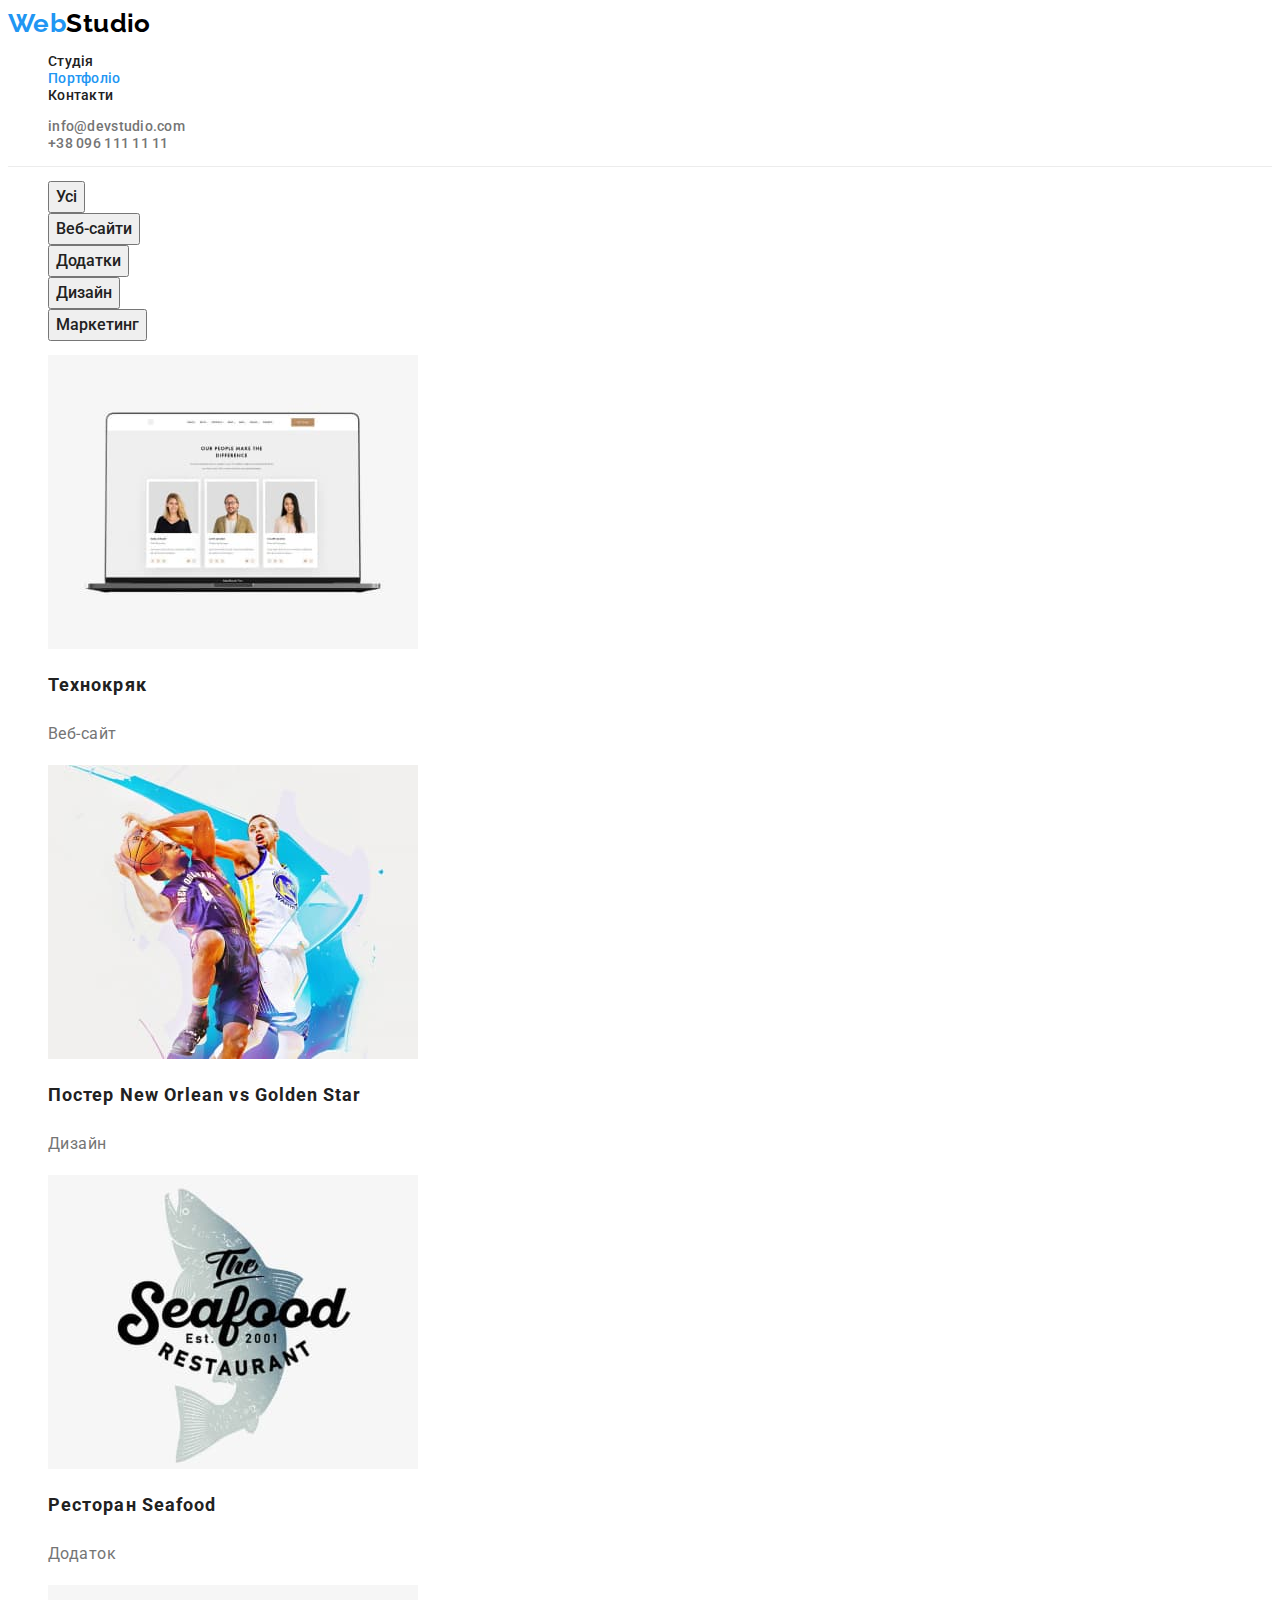
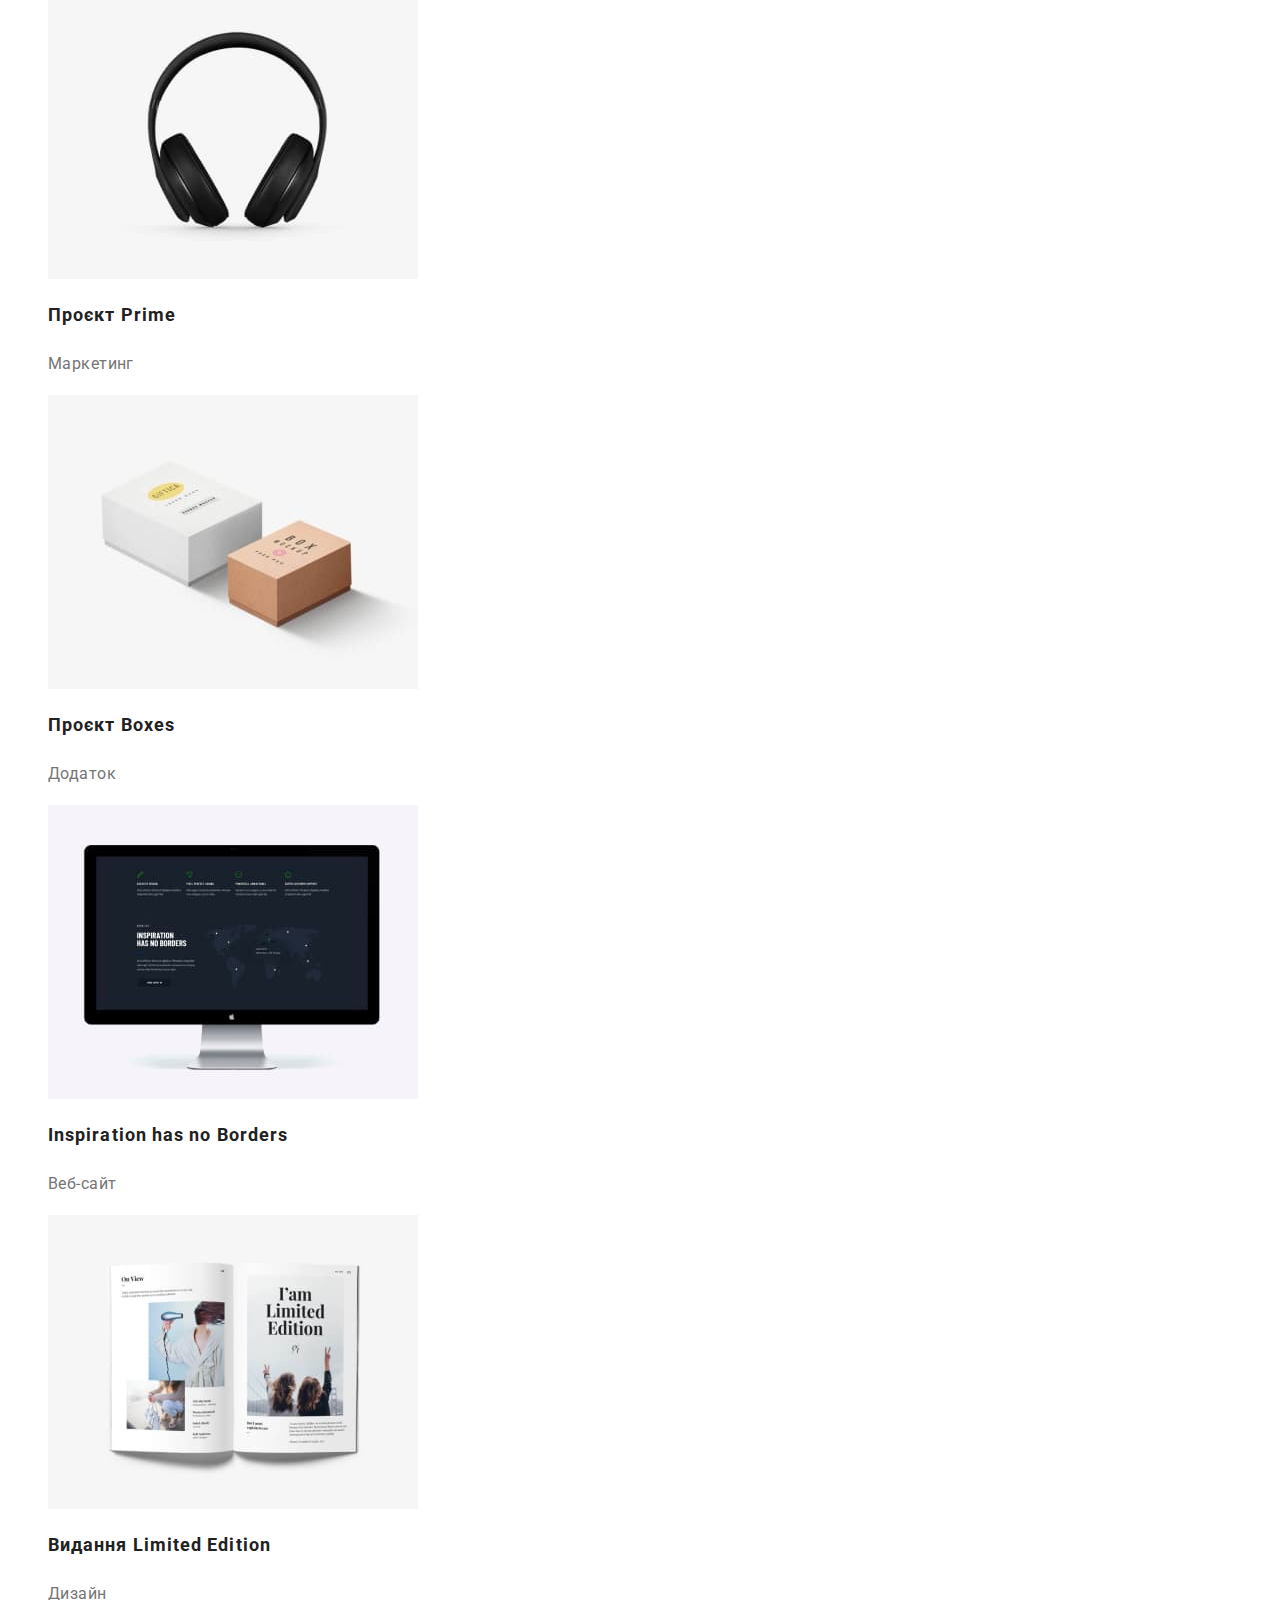
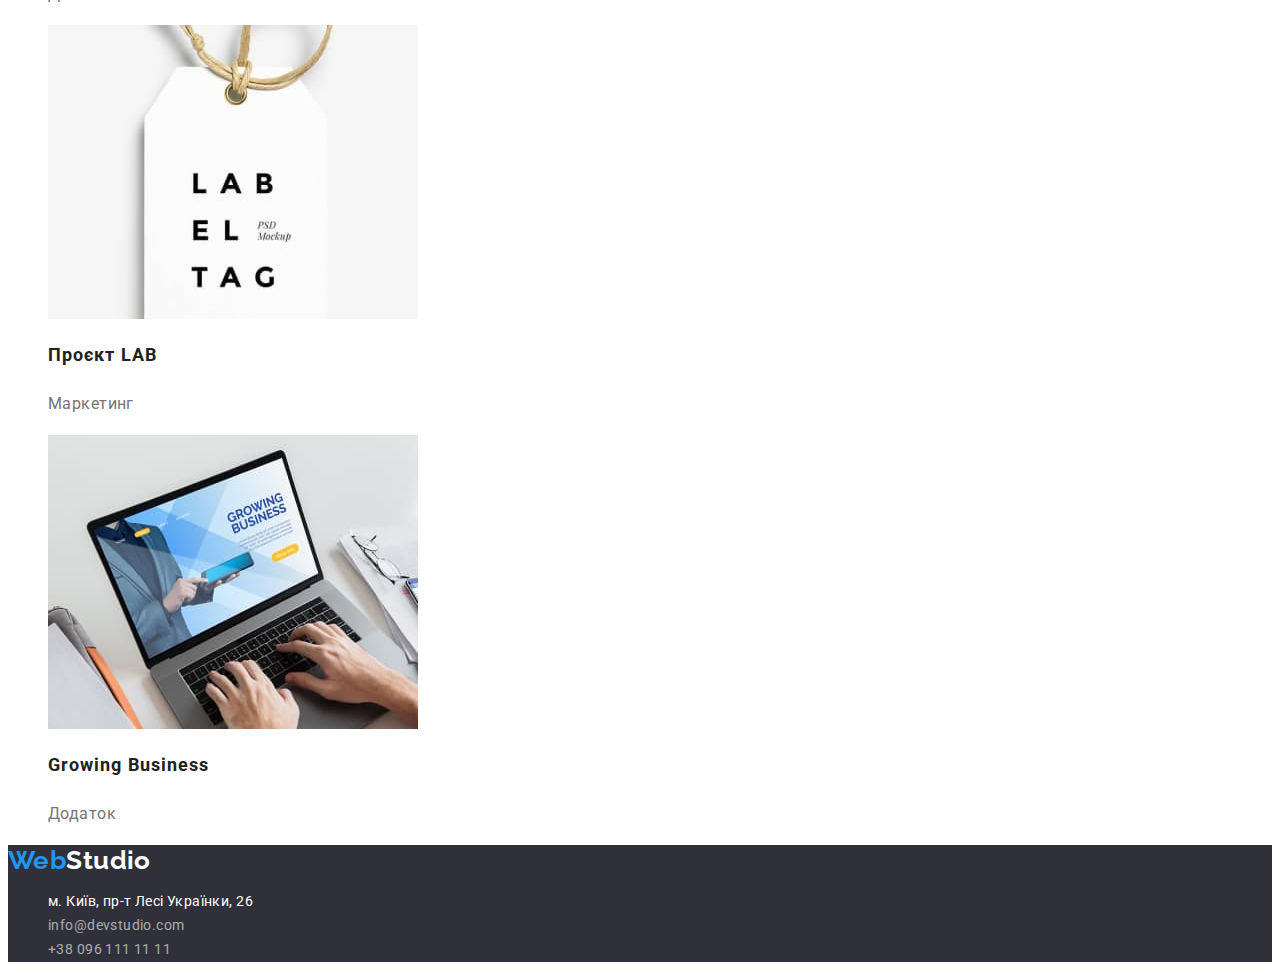
==== portfolio.html @ e332b8d0 "підключає нормолайз" ====
<!DOCTYPE html>
<html lang="uk">
  <head>
    <meta charset="UTF-8" />
    <meta http-equiv="X-UA-Compatible" content="IE=edge" />
    <meta name="viewport" content="width=device-width, initial-scale=1.0" />
    <title>Портфоліо</title>
    <link rel="preconnect" href="https://fonts.googleapis.com" />
    <link rel="preconnect" href="https://fonts.gstatic.com" crossorigin />
    <link
      href="https://fonts.googleapis.com/css2?family=Raleway:ital,wght@0,700;1,700&family=Roboto:wght@400;500;700;900&display=swap"
      rel="stylesheet"
    />
    <link
      rel="stylesheet"
      href="https://cdnjs.cloudflare.com/ajax/libs/modern-normalize/1.1.0/modern-normalize.min.css"
      integrity="sha512-wpPYUAdjBVSE4KJnH1VR1HeZfpl1ub8YT/NKx4PuQ5NmX2tKuGu6U/JRp5y+Y8XG2tV+wKQpNHVUX03MfMFn9Q=="
      crossorigin="anonymous"
      referrerpolicy="no-referrer"
    />
    <link rel="stylesheet" href="./css/styles.css" />
  </head>
  <body>
    <!-- HEADER -->
    <header class="headline">
      <div class="">
        <nav class="nav">
          <a class="logo" href="./index.html"
            ><span class="logo-web">Web</span>Studio</a
          >
          <ul class="nav-head">
            <li><a class="nav-stud" href="./index.html">Студія</a></li>
            <li>
              <a class="nav-portf current" href="./portfolio.html">Портфоліо</a>
            </li>
            <li><a class="nav-cont" href="">Контакти</a></li>
          </ul>
        </nav>
        <ul class="contacts-head">
          <li>
            <a class="contacts-mailto" href="mailto:info@devstudio.com"
              >info@devstudio.com</a
            >
          </li>
          <li>
            <a class="contacts-tel" href="tel:+380961111111"
              >+38 096 111 11 11</a
            >
          </li>
        </ul>
      </div>
    </header>
    <!-- MAIN -->
    <main class="">
      <section>
        <h1 class="visually-hidden">Наші проекти</h1>
        <ul class="">
          <li>
            <button class="btn-projects" type="button">Усі</button>
          </li>
          <li>
            <button class="btn-projects" type="button">Веб-сайти</button>
          </li>
          <li>
            <button class="btn-projects" type="button">Додатки</button>
          </li>
          <li>
            <button class="btn-projects" type="button">Дизайн</button>
          </li>
          <li>
            <button class="btn-projects" type="button">Маркетинг</button>
          </li>
        </ul>
        <ul>
          <li>
            <img src="./images/tehno.jpg" alt="" width="370" height="294" />
            <div>
              <h2 class="projects-head">Технокряк</h2>
              <p class="projects-text">Веб-сайт</p>
            </div>
          </li>
          <li>
            <img src="./images/orlean.jpg" alt="" width="370" height="294" />
            <div>
              <h2 class="projects-head">Постер New Orlean vs Golden Star</h2>
              <p class="projects-text">Дизайн</p>
            </div>
          </li>
          <li>
            <img src="./images/seafood.jpg" alt="" width="370" height="294" />
            <div>
              <h2 class="projects-head">Ресторан Seafood</h2>
              <p class="projects-text">Додаток</p>
            </div>
          </li>
          <li>
            <img src="./images/prime.jpg" alt="" width="370" height="294" />
            <div>
              <h2 class="projects-head">Проєкт Prime</h2>
              <p class="projects-text">Маркетинг</p>
            </div>
          </li>
          <li>
            <img src="./images/boxes.jpg" alt="" width="370" height="294" />
            <div>
              <h2 class="projects-head">Проєкт Boxes</h2>
              <p class="projects-text">Додаток</p>
            </div>
          </li>
          <li>
            <img src="./images/borders.jpg" alt="" width="370" height="294" />
            <div>
              <h2 class="projects-head">Inspiration has no Borders</h2>
              <p class="projects-text">Веб-сайт</p>
            </div>
          </li>
          <li>
            <img src="./images/limited.jpg" alt="" width="370" height="294" />
            <div>
              <h2 class="projects-head">Видання Limited Edition</h2>
              <p class="projects-text">Дизайн</p>
            </div>
          </li>
          <li>
            <img src="./images/lab.jpg" alt="" width="370" height="294" />
            <div>
              <h2 class="projects-head">Проєкт LAB</h2>
              <p class="projects-text">Маркетинг</p>
            </div>
          </li>
          <li>
            <img src="./images/growing.jpg" alt="" width="370" height="294" />
            <div>
              <h2 class="projects-head">Growing Business</h2>
              <p class="projects-text">Додаток</p>
            </div>
          </li>
        </ul>
      </section>
    </main>
    <!-- FOOTER  -->
    <footer class="">
      <a class="logo-footer" href="./index.html"
        ><span class="logo-web">Web</span>Studio</a
      >
      <address>
        <ul class="adres">
          <li class="adres-geo">м. Київ, пр-т Лесі Українки, 26</li>
          <li>
            <a class="adres-mailto" href="mailto:info@devstudio.com"
              >info@devstudio.com</a
            >
          </li>
          <li>
            <a class="adres-tel" href="tel:+380961111111">+38 096 111 11 11</a>
          </li>
        </ul>
      </address>
    </footer>
  </body>
</html>
---- css/styles.css ----
/* ПАЛІТРА */
/* колір основного тексту: #212121  */
/* колір додаткового тексту: #757575 */
/* колір герої, футер(адреса+лого текст): #FFFFFF */
/* колір лого веб, ховер+фокус: #2196F3 */
/* колір лого текст хедер: #000000 */
/* інші кольори: white; #ECECEC; rgba(0, 0, 0, 0.15);
   #188CE8; #F5F4FA; rgba(0, 0, 0, 0.12); rgba(0, 0, 0, 0.14);
   rgba(0, 0, 0, 0.2); #2F303A; rgba(255, 255, 255, 0.6); rgba(0, 0, 0, 0.1);
   #EEEEEE; rgba(0, 0, 0, 0.08);*/

:root {
  --text-color: #212121;
  --additional-text: #757575;
  --hero-footer: #ffffff;
  --web-hover-fokus: #2196f3;
  --color-logo-hed: #000000;
  --body-background-color: white;
  --headline-border-bottom: #ececec;
  --hero-footer-background: #2f303a;
  --caption-btn-box-sadow: rgba(0, 0, 0, 0.15);
  --caption-btn-h-f: #188ce8;
  --team-background: #f5f4fa;
  --team-bth-p-box-shadow: rgba(0, 0, 0, 0.12);
  --team-box-shadow-two: rgba(0, 0, 0, 0.14);
  --team-box-shadow-three: rgba(0, 0, 0, 0.2);
  --adres-m-t-color: rgba(255, 255, 255, 0.6);
  --btn-p-box-shadow-one: rgba(0, 0, 0, 0.1);
  --btn-p-box-shadow-two: rgba(0, 0, 0, 0.08);
  --container-project-border: #eeeeee;
  /* не використано #EEEEEE; */
}
/* HIDDEN */
.visually-hidden {
  position: absolute;
  white-space: nowrap;
  width: 1px;
  height: 1px;
  overflow: hidden;
  border: 0;
  padding: 0;
  clip: rect(0 0 0 0);
  clip-path: inset(50%);
  margin: -1px;
}
/* INDEX */
body {
  font-family: "Roboto", "Raleway", sans-serif;
  color: var(--text-color);
  background-color: var(--body-background-color);
  font-size: 14px;
  letter-spacing: 0.03em;
}
a {
  text-decoration: none;
}
ul {
  list-style-type: none;
}
address {
  font-style: normal;
}
/* HEADER */
.logo {
  font-family: "Raleway";
  font-weight: 700;
  font-size: 26px;
  line-height: 1.19;
  color: var(--color-logo-hed);
}
.logo-web {
  font-family: "Raleway";
  font-weight: 700;
  font-size: 26px;
  line-height: 1.19px;
  color: var(--web-hover-fokus);
}
.nav-stud,
.nav-portf,
.nav-cont {
  font-weight: 500;
  line-height: 1.14;
  letter-spacing: 0.02em;
  color: var(--text-color);
}
.nav-stud:hover,
.nav-stud:focus {
  color: var(--web-hover-fokus);
}
.nav-portf:hover,
.nav-portf:focus {
  color: var(--web-hover-fokus);
}
.nav-cont:hover,
.nav-cont:focus {
  color: var(--web-hover-fokus);
}
.nav-head .current {
  color: var(--web-hover-fokus);
}
.contacts-mailto {
  font-weight: 500;
  line-height: 1.14;
  letter-spacing: 0.02em;
  color: var(--additional-text);
}
.contacts-mailto:hover,
.contacts-mailto:focus {
  color: var(--web-hover-fokus);
}
.contacts-tel {
  font-weight: 500;
  line-height: 1.14;
  letter-spacing: 0.02em;
  color: var(--additional-text);
}
.contacts-tel:hover,
.contacts-tel:focus {
  color: var(--web-hover-fokus);
}
.headline {
  border-bottom: 1px solid var(--headline-border-bottom);
}
/* MAIN */
/* HERO */
.hero {
  background: var(--hero-footer-background);
  text-align: center;
}
.title-hero {
  font-weight: 900;
  font-size: 44px;
  line-height: 1.36;
  letter-spacing: 0.06em;
  text-transform: uppercase;
  color: var(--hero-footer);
}
.caption-btn {
  font-family: "Roboto";
  font-weight: 700;
  font-size: 16px;
  line-height: 1.88;
  letter-spacing: 0.06em;
  color: var(--hero-footer);
  background: var(--web-hover-fokus);
  box-shadow: 0px 4px 4px var(--caption-btn-box-sadow);
  border-radius: 4px;
  cursor: pointer;
}
.caption-btn:hover,
.caption-btn:focus {
  background: var(--caption-btn-h-f);
}
/* OFFER */
.offer-title {
  font-weight: 700;
  font-size: 16px;
  line-height: 1.14;
  text-transform: uppercase;
  color: var(--text-color);
}
.offer-p {
  line-height: 1.71;
  color: var(--additional-text);
}
/* JOB */
.job {
  font-weight: 700;
  font-size: 36px;
  line-height: 1.17;
  text-align: center;
  color: var(--text-color);
}
/* TEAM */
.team {
  background: var(--team-background);
}
.team-box {
  background: var(--hero-footer);
  box-shadow: 0px 1px 3px var(--team-bth-p-box-shadow),
    0px 1px 1px var(--team-box-shadow-two),
    0px 2px 1px var(--team-box-shadow-three);
  border-radius: 0px 0px 4px 4px;
}
.team-title {
  font-weight: 700;
  font-size: 36px;
  line-height: 1.17;
  text-align: center;
  color: var(--text-color);
}
.team-cap {
  font-weight: 500;
  font-size: 16px;
  line-height: 1.36;
  text-align: center;
  color: var(--text-color);
}
.team-text {
  font-size: 16px;
  line-height: 1.36;
  text-align: center;
  color: var(--additional-text);
}
/* FOOTER */
footer {
  background: var(--hero-footer-background);
}
.logo-footer {
  font-family: "Raleway";
  font-weight: 700;
  font-size: 26px;
  line-height: 1.19;
  color: var(--hero-footer);
}
.adres-geo {
  line-height: 1.71;
  color: var(--hero-footer);
}
.adres-geo:hover,
.adres-geo:focus {
  color: var(--web-hover-fokus);
}
.adres-mailto {
  line-height: 1.71;
  color: var(--adres-m-t-color);
}
.adres-mailto:hover,
.adres-mailto:focus {
  color: var(--web-hover-fokus);
}
.adres-tel {
  line-height: 1.71;
  color: var(--adres-m-t-color);
}
.adres-tel:hover,
.adres-tel:focus {
  color: var(--web-hover-fokus);
}
/* PORTFOLIO */
/* PROJECTS */
.btn-projects {
  font-family: "Roboto";
  font-weight: 500;
  font-size: 16px;
  line-height: 1.63;
  text-align: center;
  color: var(--text-color);
  cursor: pointer;
}
.btn-projects:hover,
.btn-projects:focus {
  background: var(--web-hover-fokus);
  box-shadow: 0px 3px 1px var(--btn-p-box-shadow-one),
    0px 1px 2px var(--btn-p-box-shadow-two),
    0px 2px 2px var(--team-bth-p-box-shadow);
  border-radius: 4px;
  color: var(--hero-footer);
}
.projects-head {
  font-weight: 700;
  font-size: 18px;
  line-height: 2;
  letter-spacing: 0.06em;
  color: var(--text-color);
}
.projects-text {
  font-size: 16px;
  line-height: 1.88;
  color: var(--additional-text);
}
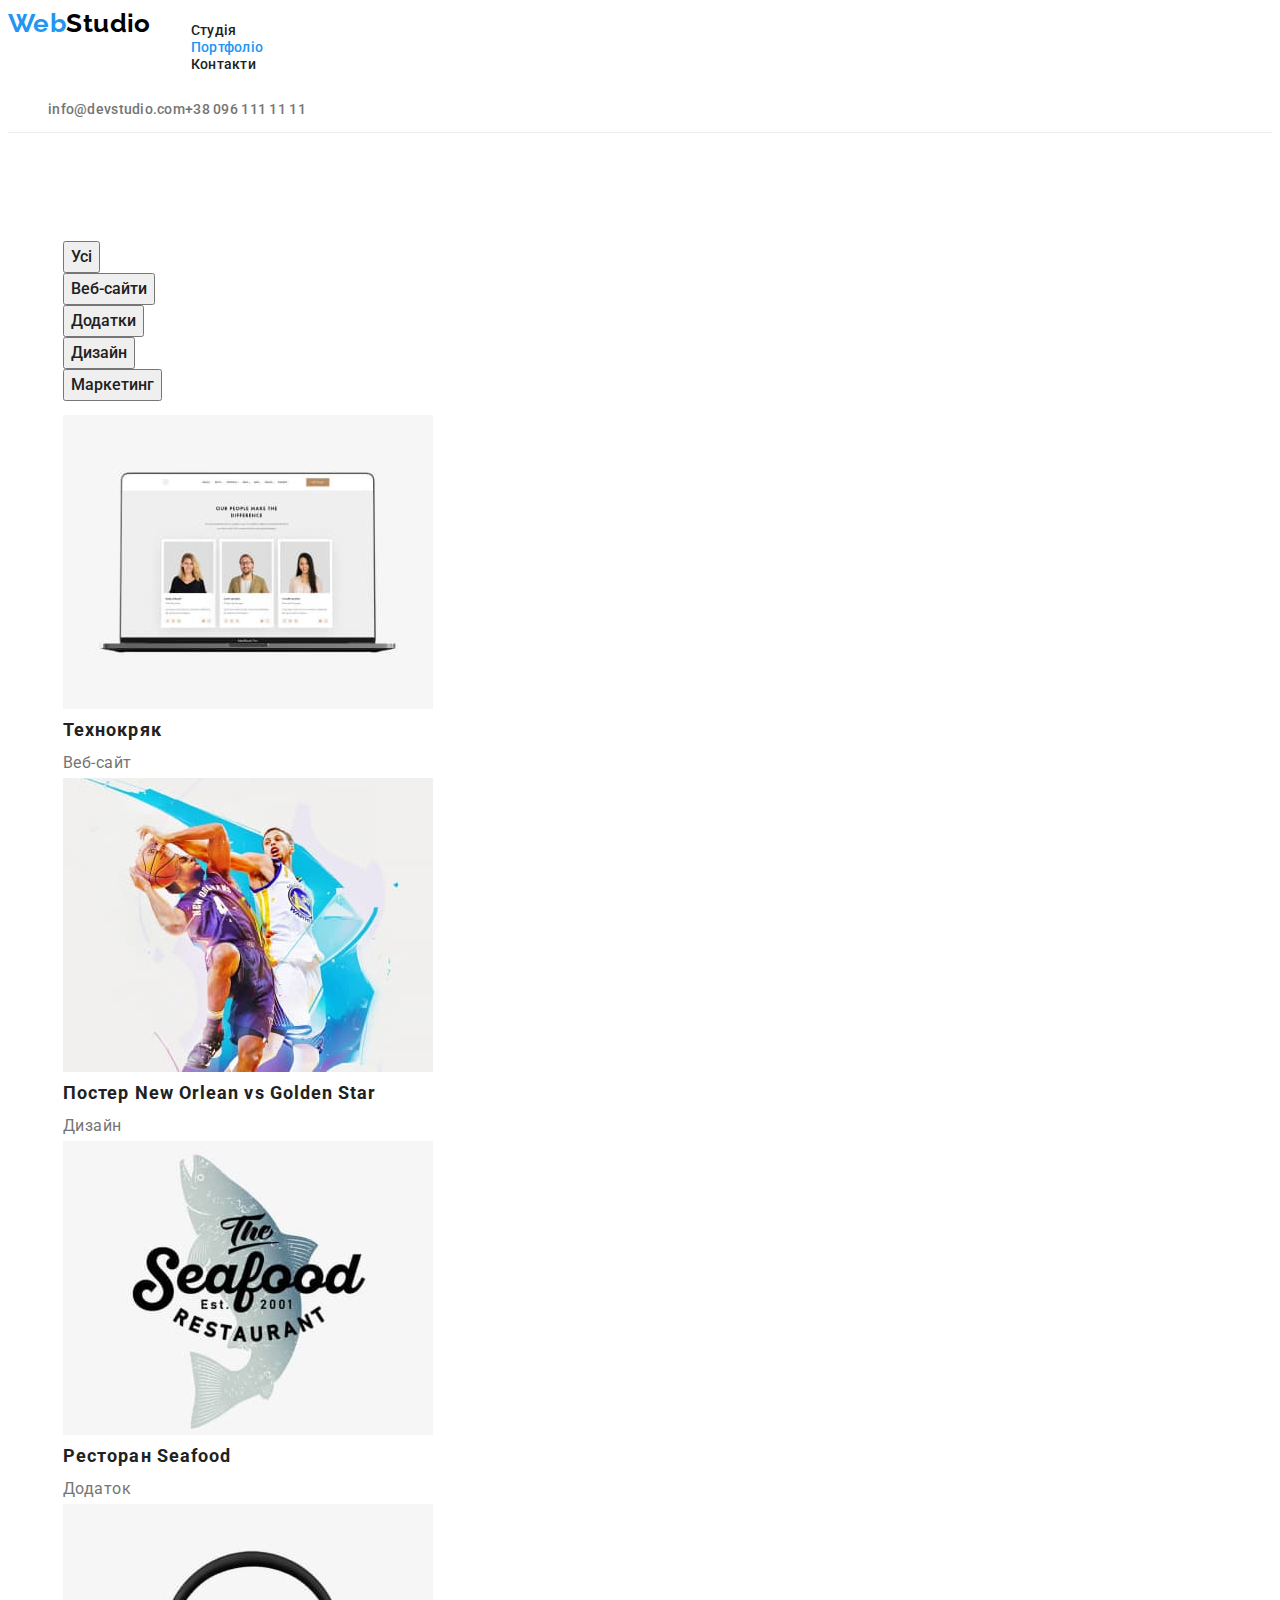
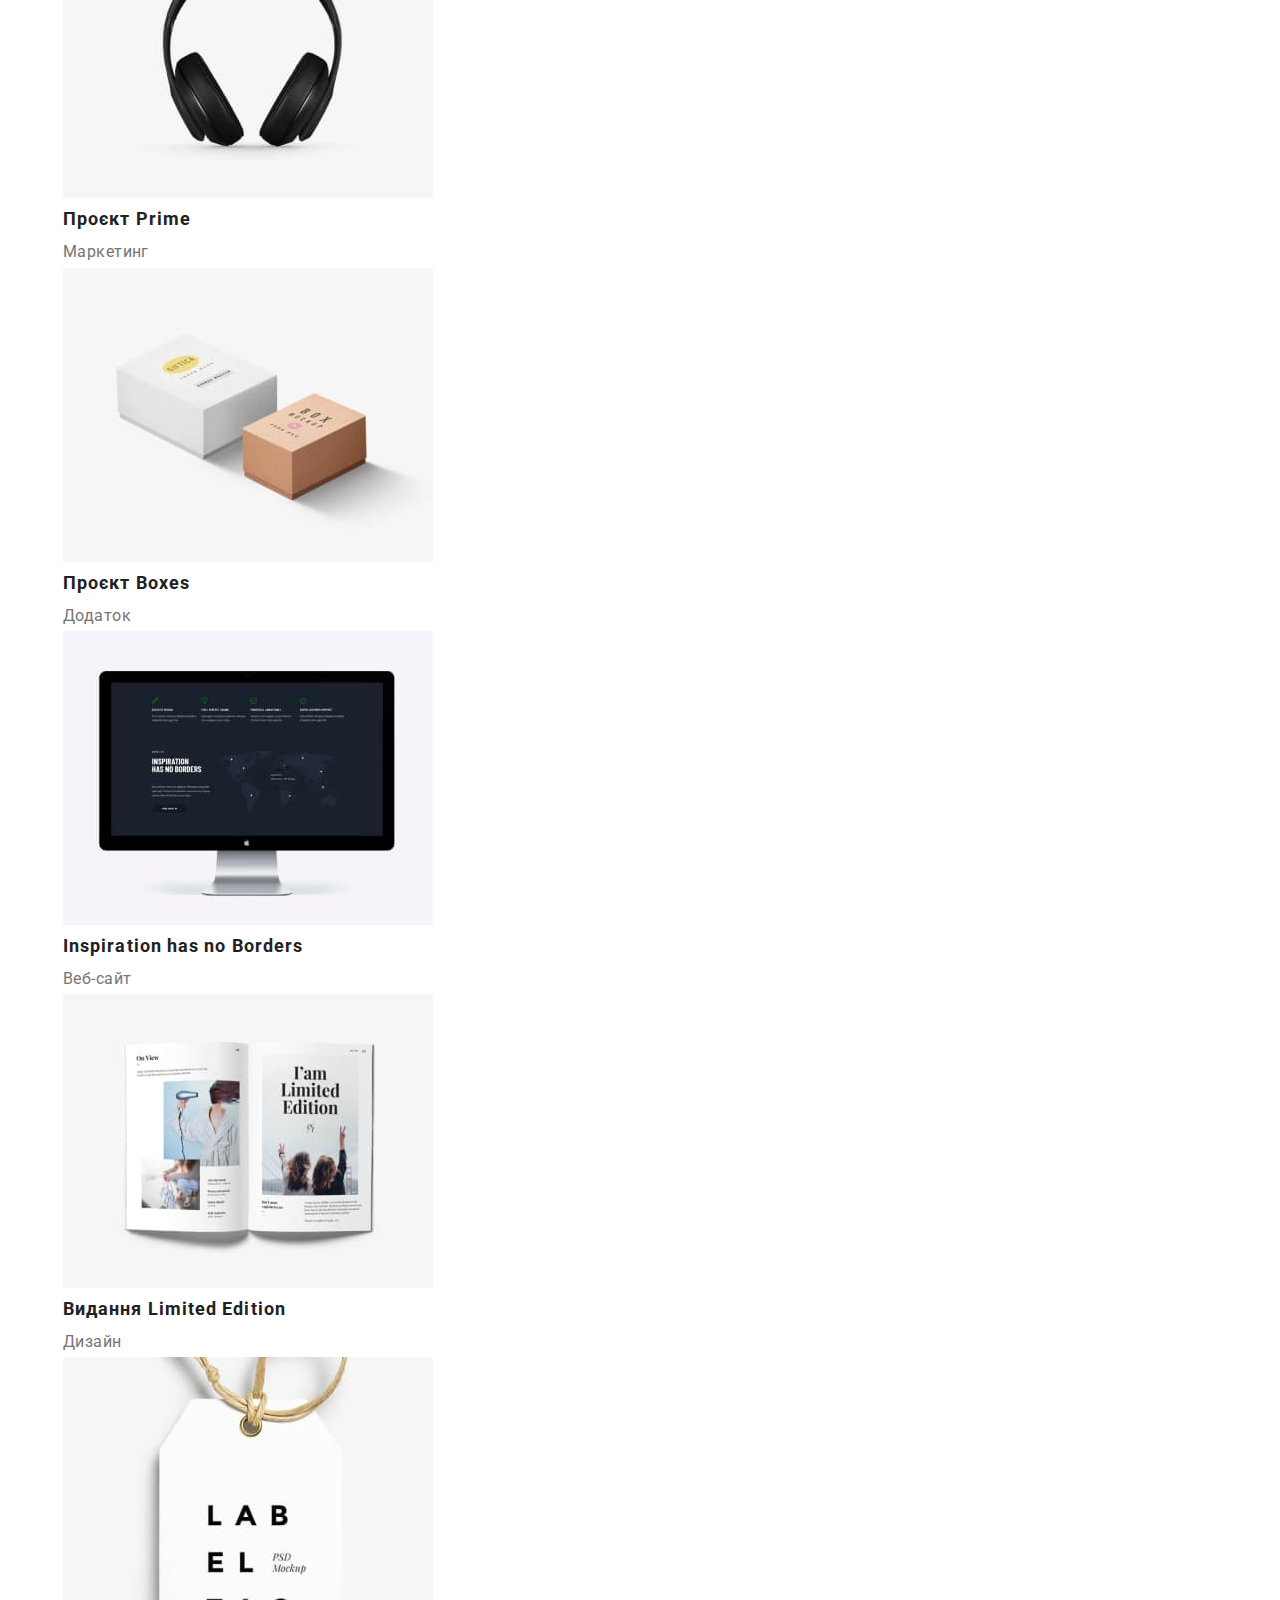
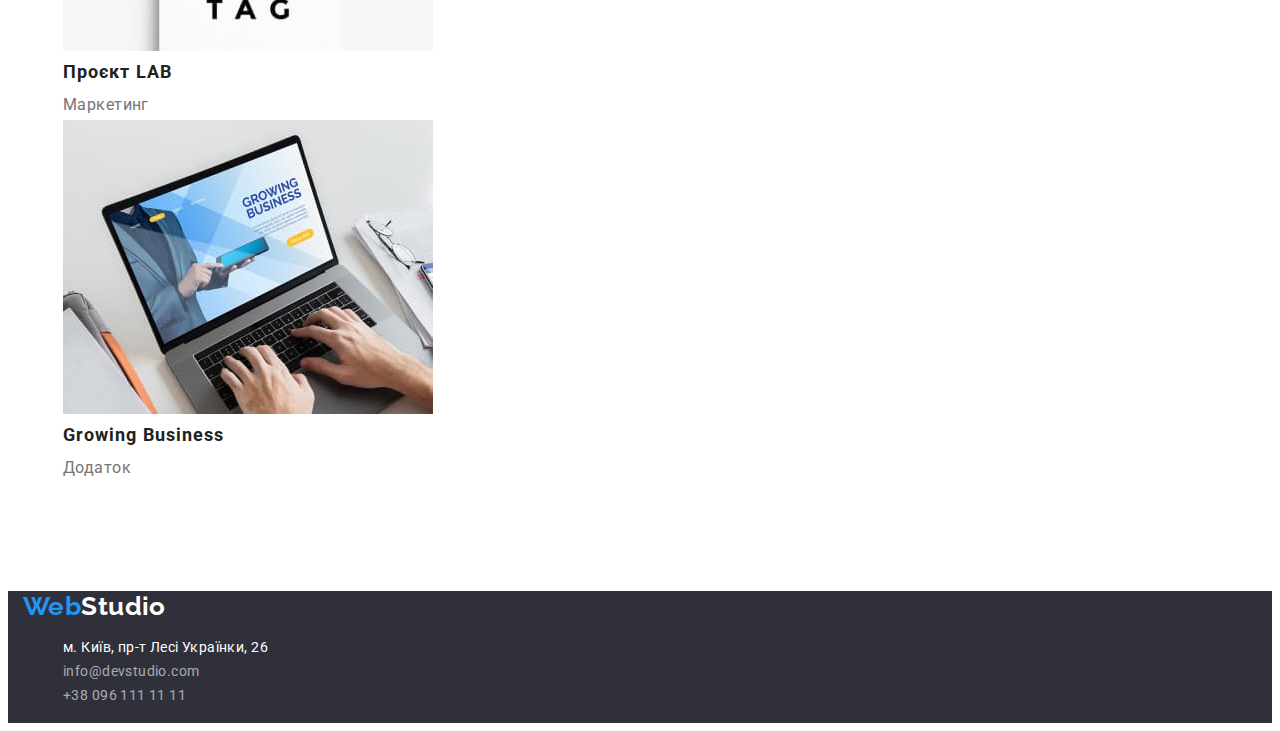
==== commit 1909427a: "додає дів та класи" ====
--- a/portfolio.html
+++ b/portfolio.html
@@ -23,7 +23,7 @@
   <body>
     <!-- HEADER -->
     <header class="headline">
-      <div class="">
+      <div class="conteiner">
         <nav class="nav">
           <a class="logo" href="./index.html"
             ><span class="logo-web">Web</span>Studio</a
@@ -51,111 +51,117 @@
       </div>
     </header>
     <!-- MAIN -->
-    <main class="">
-      <section>
-        <h1 class="visually-hidden">Наші проекти</h1>
-        <ul class="">
-          <li>
-            <button class="btn-projects" type="button">Усі</button>
-          </li>
-          <li>
-            <button class="btn-projects" type="button">Веб-сайти</button>
-          </li>
-          <li>
-            <button class="btn-projects" type="button">Додатки</button>
-          </li>
-          <li>
-            <button class="btn-projects" type="button">Дизайн</button>
-          </li>
-          <li>
-            <button class="btn-projects" type="button">Маркетинг</button>
-          </li>
-        </ul>
-        <ul>
-          <li>
-            <img src="./images/tehno.jpg" alt="" width="370" height="294" />
-            <div>
-              <h2 class="projects-head">Технокряк</h2>
-              <p class="projects-text">Веб-сайт</p>
-            </div>
-          </li>
-          <li>
-            <img src="./images/orlean.jpg" alt="" width="370" height="294" />
-            <div>
-              <h2 class="projects-head">Постер New Orlean vs Golden Star</h2>
-              <p class="projects-text">Дизайн</p>
-            </div>
-          </li>
-          <li>
-            <img src="./images/seafood.jpg" alt="" width="370" height="294" />
-            <div>
-              <h2 class="projects-head">Ресторан Seafood</h2>
-              <p class="projects-text">Додаток</p>
-            </div>
-          </li>
-          <li>
-            <img src="./images/prime.jpg" alt="" width="370" height="294" />
-            <div>
-              <h2 class="projects-head">Проєкт Prime</h2>
-              <p class="projects-text">Маркетинг</p>
-            </div>
-          </li>
-          <li>
-            <img src="./images/boxes.jpg" alt="" width="370" height="294" />
-            <div>
-              <h2 class="projects-head">Проєкт Boxes</h2>
-              <p class="projects-text">Додаток</p>
-            </div>
-          </li>
-          <li>
-            <img src="./images/borders.jpg" alt="" width="370" height="294" />
-            <div>
-              <h2 class="projects-head">Inspiration has no Borders</h2>
-              <p class="projects-text">Веб-сайт</p>
-            </div>
-          </li>
-          <li>
-            <img src="./images/limited.jpg" alt="" width="370" height="294" />
-            <div>
-              <h2 class="projects-head">Видання Limited Edition</h2>
-              <p class="projects-text">Дизайн</p>
-            </div>
-          </li>
-          <li>
-            <img src="./images/lab.jpg" alt="" width="370" height="294" />
-            <div>
-              <h2 class="projects-head">Проєкт LAB</h2>
-              <p class="projects-text">Маркетинг</p>
-            </div>
-          </li>
-          <li>
-            <img src="./images/growing.jpg" alt="" width="370" height="294" />
-            <div>
-              <h2 class="projects-head">Growing Business</h2>
-              <p class="projects-text">Додаток</p>
-            </div>
-          </li>
-        </ul>
+    <main>
+      <section class="section">
+        <div class="container">
+          <h1 class="visually-hidden">Наші проекти</h1>
+          <ul class="">
+            <li>
+              <button class="btn-projects" type="button">Усі</button>
+            </li>
+            <li>
+              <button class="btn-projects" type="button">Веб-сайти</button>
+            </li>
+            <li>
+              <button class="btn-projects" type="button">Додатки</button>
+            </li>
+            <li>
+              <button class="btn-projects" type="button">Дизайн</button>
+            </li>
+            <li>
+              <button class="btn-projects" type="button">Маркетинг</button>
+            </li>
+          </ul>
+          <ul>
+            <li>
+              <img src="./images/tehno.jpg" alt="" width="370" height="294" />
+              <div>
+                <h2 class="projects-head">Технокряк</h2>
+                <p class="projects-text">Веб-сайт</p>
+              </div>
+            </li>
+            <li>
+              <img src="./images/orlean.jpg" alt="" width="370" height="294" />
+              <div>
+                <h2 class="projects-head">Постер New Orlean vs Golden Star</h2>
+                <p class="projects-text">Дизайн</p>
+              </div>
+            </li>
+            <li>
+              <img src="./images/seafood.jpg" alt="" width="370" height="294" />
+              <div>
+                <h2 class="projects-head">Ресторан Seafood</h2>
+                <p class="projects-text">Додаток</p>
+              </div>
+            </li>
+            <li>
+              <img src="./images/prime.jpg" alt="" width="370" height="294" />
+              <div>
+                <h2 class="projects-head">Проєкт Prime</h2>
+                <p class="projects-text">Маркетинг</p>
+              </div>
+            </li>
+            <li>
+              <img src="./images/boxes.jpg" alt="" width="370" height="294" />
+              <div>
+                <h2 class="projects-head">Проєкт Boxes</h2>
+                <p class="projects-text">Додаток</p>
+              </div>
+            </li>
+            <li>
+              <img src="./images/borders.jpg" alt="" width="370" height="294" />
+              <div>
+                <h2 class="projects-head">Inspiration has no Borders</h2>
+                <p class="projects-text">Веб-сайт</p>
+              </div>
+            </li>
+            <li>
+              <img src="./images/limited.jpg" alt="" width="370" height="294" />
+              <div>
+                <h2 class="projects-head">Видання Limited Edition</h2>
+                <p class="projects-text">Дизайн</p>
+              </div>
+            </li>
+            <li>
+              <img src="./images/lab.jpg" alt="" width="370" height="294" />
+              <div>
+                <h2 class="projects-head">Проєкт LAB</h2>
+                <p class="projects-text">Маркетинг</p>
+              </div>
+            </li>
+            <li>
+              <img src="./images/growing.jpg" alt="" width="370" height="294" />
+              <div>
+                <h2 class="projects-head">Growing Business</h2>
+                <p class="projects-text">Додаток</p>
+              </div>
+            </li>
+          </ul>
+        </div>
       </section>
     </main>
     <!-- FOOTER  -->
-    <footer class="">
-      <a class="logo-footer" href="./index.html"
-        ><span class="logo-web">Web</span>Studio</a
-      >
-      <address>
-        <ul class="adres">
-          <li class="adres-geo">м. Київ, пр-т Лесі Українки, 26</li>
-          <li>
-            <a class="adres-mailto" href="mailto:info@devstudio.com"
-              >info@devstudio.com</a
-            >
-          </li>
-          <li>
-            <a class="adres-tel" href="tel:+380961111111">+38 096 111 11 11</a>
-          </li>
-        </ul>
-      </address>
+    <footer class="footer-line">
+      <div class="container">
+        <a class="logo-footer" href="./index.html"
+          ><span class="logo-web">Web</span>Studio</a
+        >
+        <address>
+          <ul class="adres">
+            <li class="adres-geo">м. Київ, пр-т Лесі Українки, 26</li>
+            <li>
+              <a class="adres-mailto" href="mailto:info@devstudio.com"
+                >info@devstudio.com</a
+              >
+            </li>
+            <li>
+              <a class="adres-tel" href="tel:+380961111111"
+                >+38 096 111 11 11</a
+              >
+            </li>
+          </ul>
+        </address>
+      </div>
     </footer>
   </body>
 </html>
--- a/css/styles.css
+++ b/css/styles.css
@@ -51,6 +51,19 @@
   font-size: 14px;
   letter-spacing: 0.03em;
 }
+.container {
+  width: 1200px;
+  padding: 0 15px;
+}
+.section {
+  padding: 94px 0;
+}
+h1,
+h2,
+h3,
+p {
+  margin: 0;
+}
 a {
   text-decoration: none;
 }
@@ -75,6 +88,9 @@
   line-height: 1.19px;
   color: var(--web-hover-fokus);
 }
+.nav {
+  display: flex;
+}
 .nav-stud,
 .nav-portf,
 .nav-cont {
@@ -97,6 +113,10 @@
 }
 .nav-head .current {
   color: var(--web-hover-fokus);
+}
+.contacts-head {
+  display: flex;
+  margin-left: auto;
 }
 .contacts-mailto {
   font-weight: 500;
@@ -236,6 +256,9 @@
 .adres-tel:hover,
 .adres-tel:focus {
   color: var(--web-hover-fokus);
+}
+.footer-line {
+  border-bottom: 1px solid var(--hero-footer-background);
 }
 /* PORTFOLIO */
 /* PROJECTS */
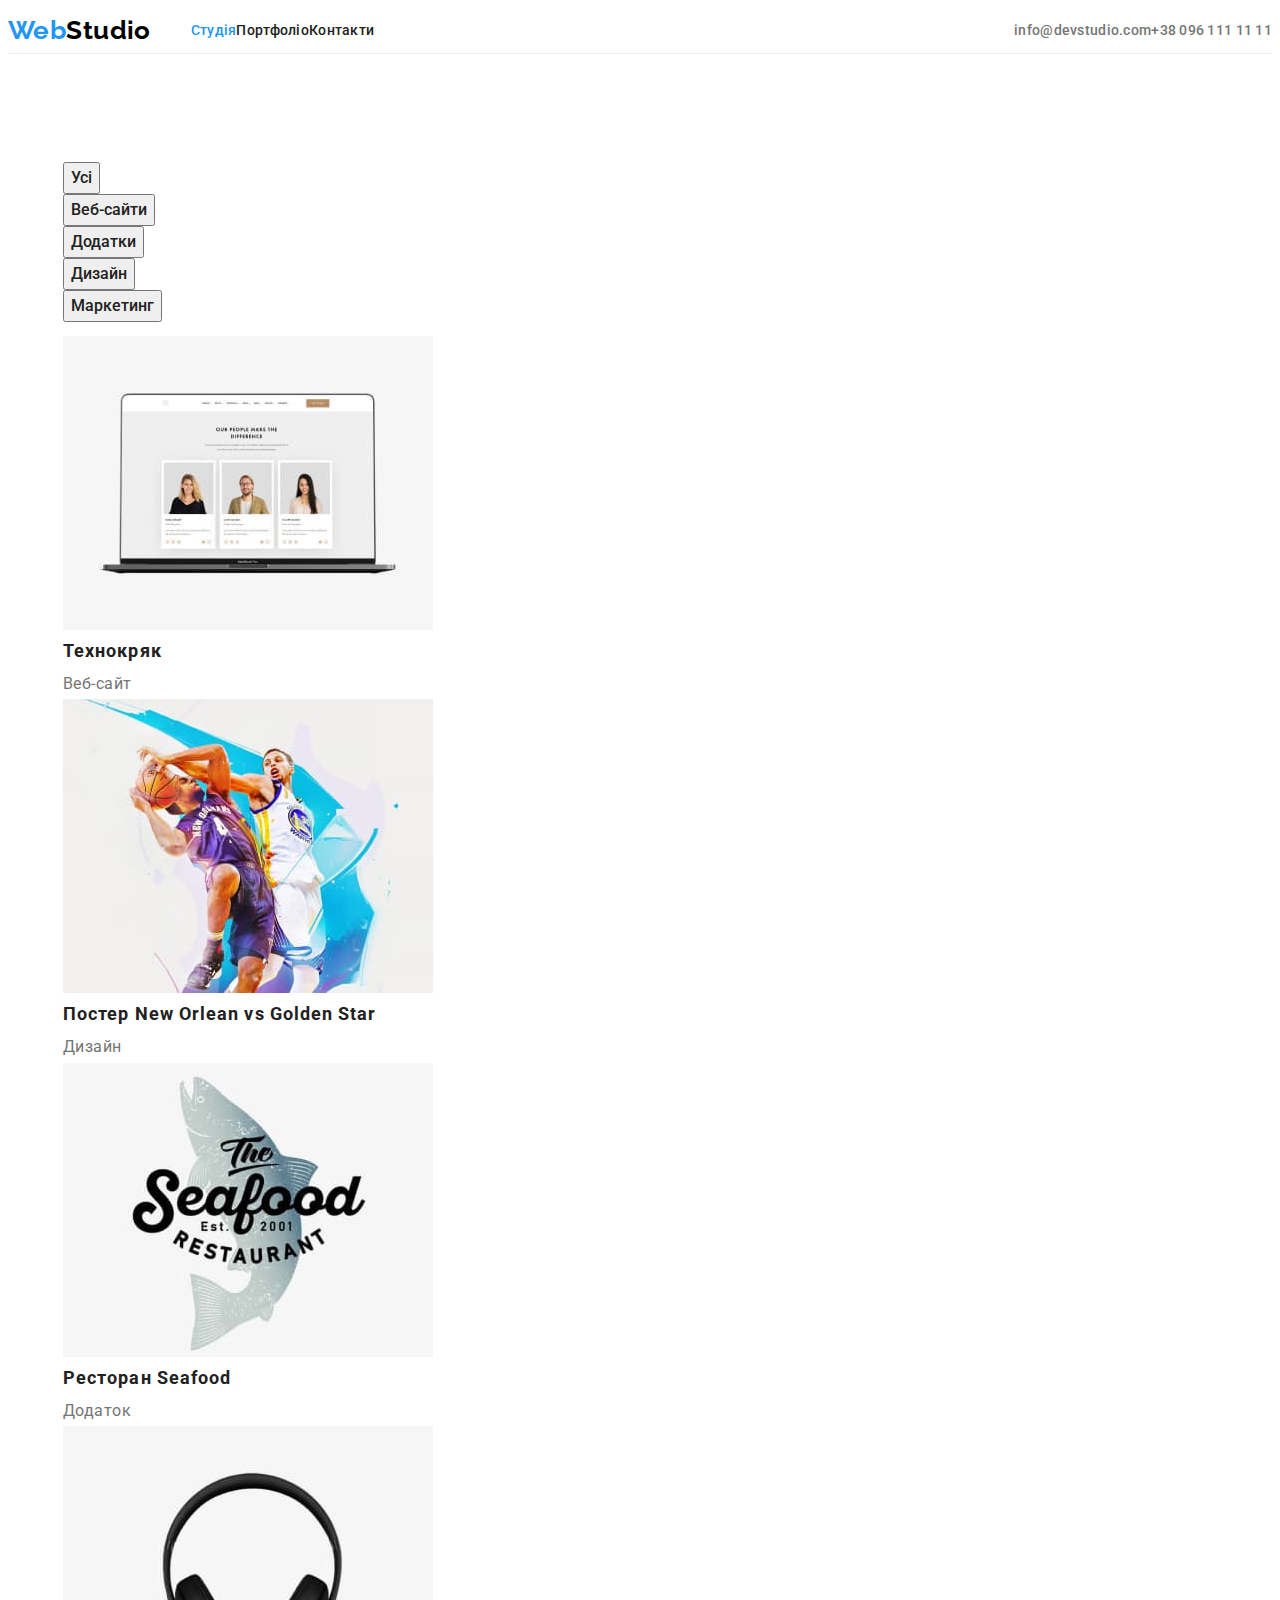
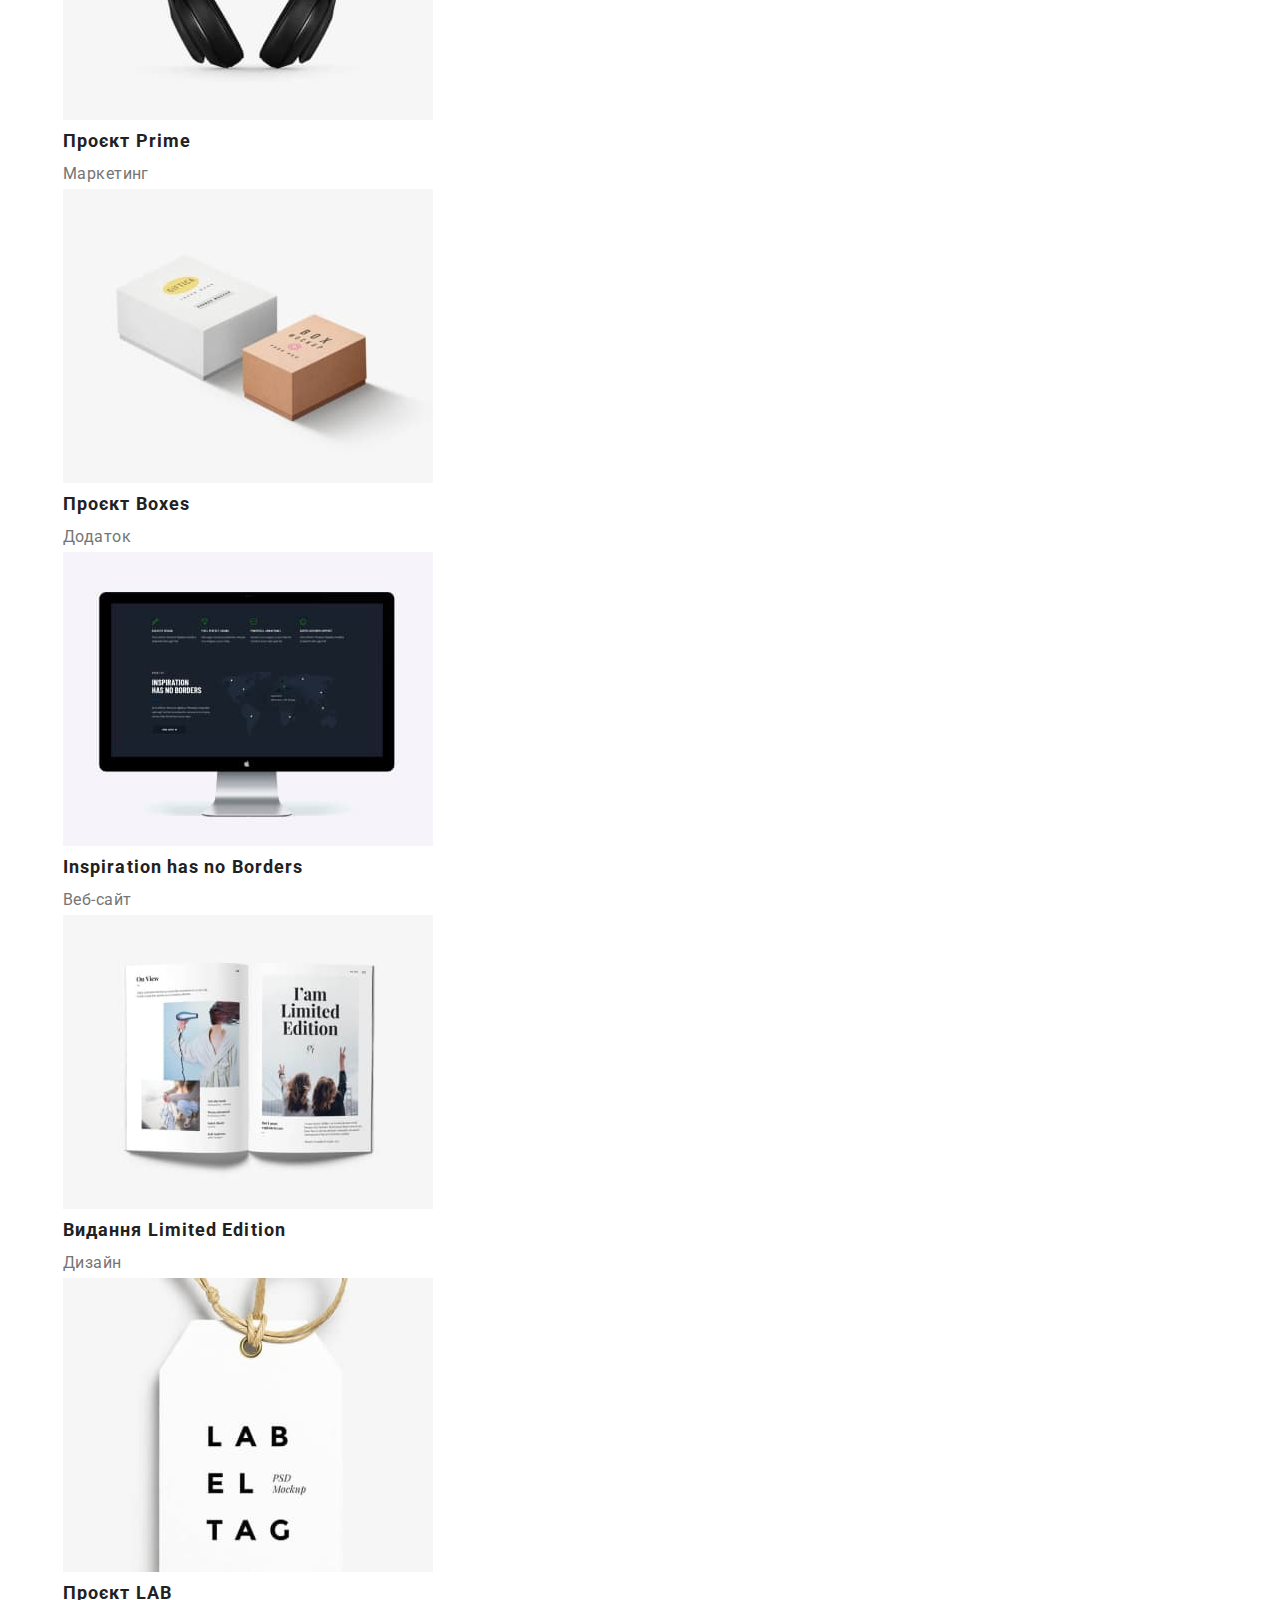
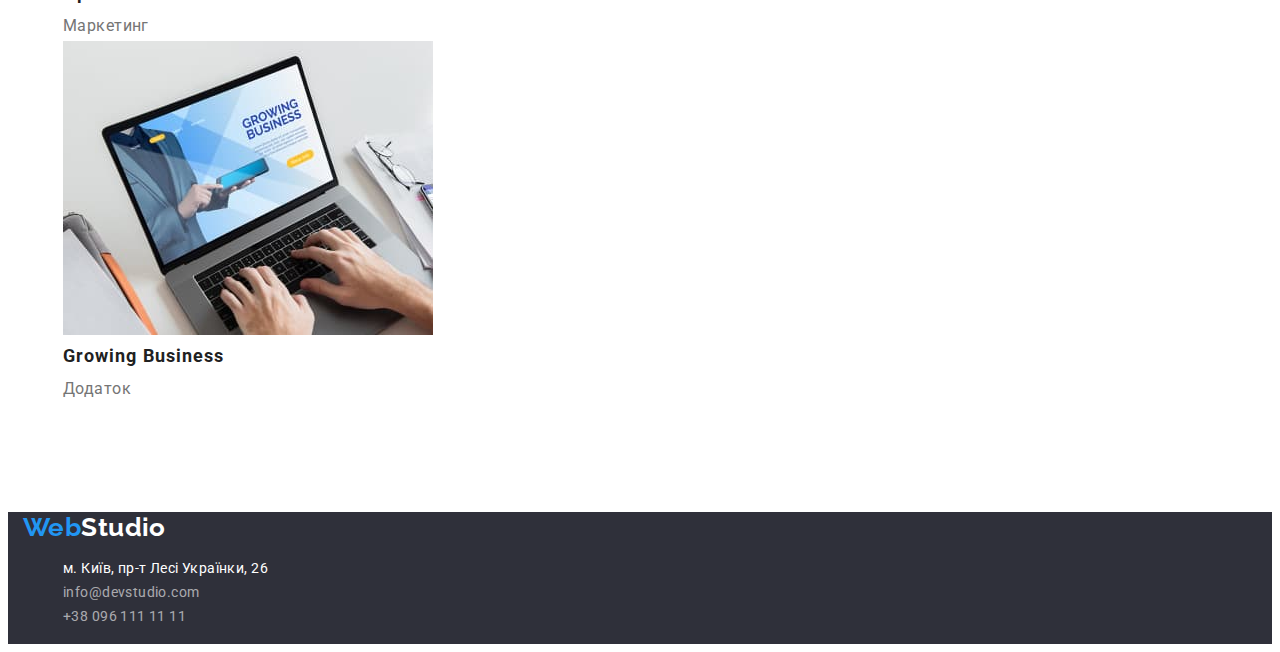
==== commit 6133ec93: "флекс хедер?!" ====
--- a/portfolio.html
+++ b/portfolio.html
@@ -24,30 +24,34 @@
     <!-- HEADER -->
     <header class="headline">
       <div class="conteiner">
-        <nav class="nav">
-          <a class="logo" href="./index.html"
-            ><span class="logo-web">Web</span>Studio</a
-          >
-          <ul class="nav-head">
-            <li><a class="nav-stud" href="./index.html">Студія</a></li>
-            <li>
-              <a class="nav-portf current" href="./portfolio.html">Портфоліо</a>
-            </li>
-            <li><a class="nav-cont" href="">Контакти</a></li>
-          </ul>
-        </nav>
-        <ul class="contacts-head">
-          <li>
-            <a class="contacts-mailto" href="mailto:info@devstudio.com"
-              >info@devstudio.com</a
-            >
-          </li>
-          <li>
-            <a class="contacts-tel" href="tel:+380961111111"
-              >+38 096 111 11 11</a
-            >
-          </li>
-        </ul>
+        <div class="nav">
+            <nav class="nav-logo">
+              <a class="logo" href="./index.html"
+                ><span class="logo-web">Web</span>Studio</a
+              >
+              <ul class="nav-head">
+                <li>
+                  <a class="nav-stud current" href="./index.html">Студія</a>
+                </li>
+                <li>
+                  <a class="nav-portf" href="./portfolio.html">Портфоліо</a>
+                </li>
+                <li><a class="nav-cont" href="">Контакти</a></li>
+              </ul>
+            </nav>
+            <ul class="contacts-head">
+              <li>
+                <a class="contacts-mailto" href="mailto:info@devstudio.com"
+                  >info@devstudio.com</a
+                >
+              </li>
+              <li>
+                <a class="contacts-tel" href="tel:+380961111111"
+                  >+38 096 111 11 11</a
+                >
+              </li>
+            </ul>
+          </div>
       </div>
     </header>
     <!-- MAIN -->
--- a/css/styles.css
+++ b/css/styles.css
@@ -91,6 +91,17 @@
 .nav {
   display: flex;
 }
+.nav-logo {
+  display: flex;
+  justify-content: flex-start;
+  align-items: center;
+  margin-right: 93px;
+}
+.nav-head {
+  display: flex;
+  justify-content: center;
+  align-items: center;
+}
 .nav-stud,
 .nav-portf,
 .nav-cont {
@@ -98,6 +109,7 @@
   line-height: 1.14;
   letter-spacing: 0.02em;
   color: var(--text-color);
+  padding: 32px 0;
 }
 .nav-stud:hover,
 .nav-stud:focus {
@@ -116,6 +128,8 @@
 }
 .contacts-head {
   display: flex;
+  justify-content: flex-end;
+  align-items: center;
   margin-left: auto;
 }
 .contacts-mailto {
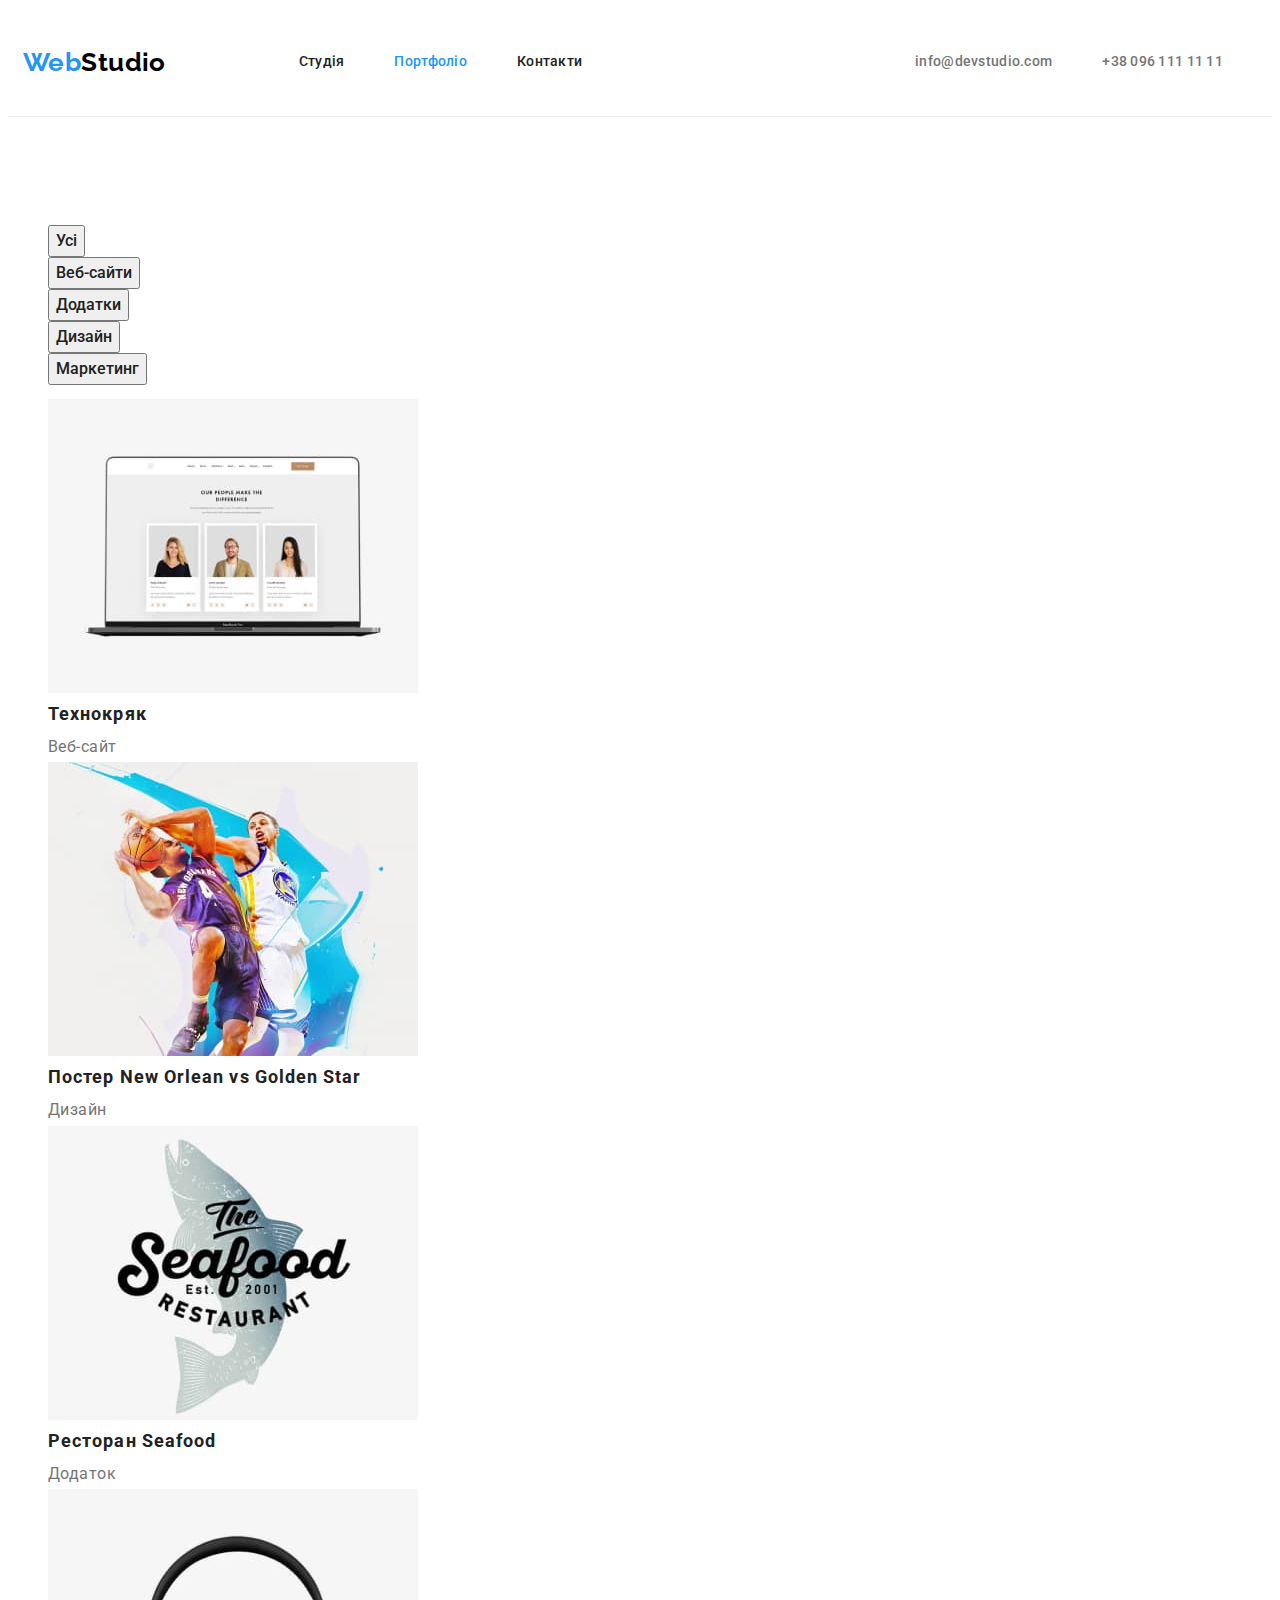
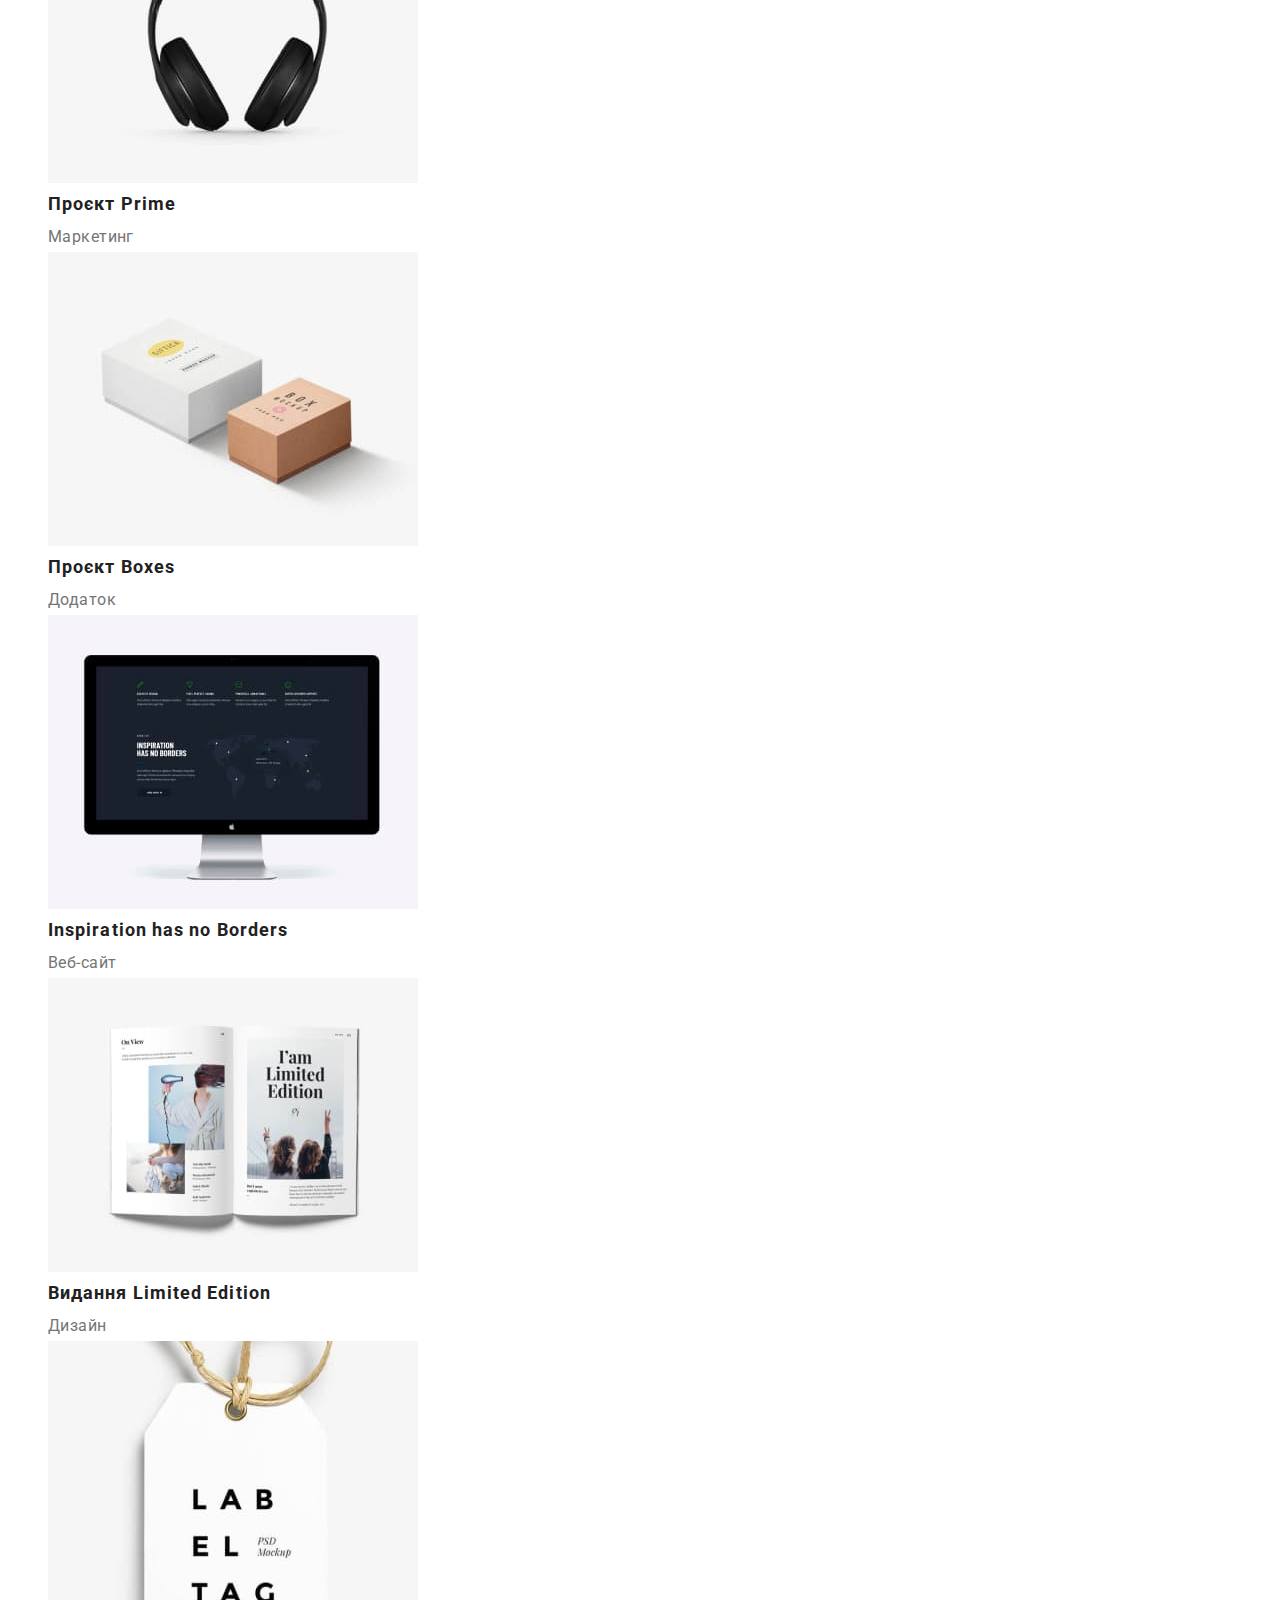
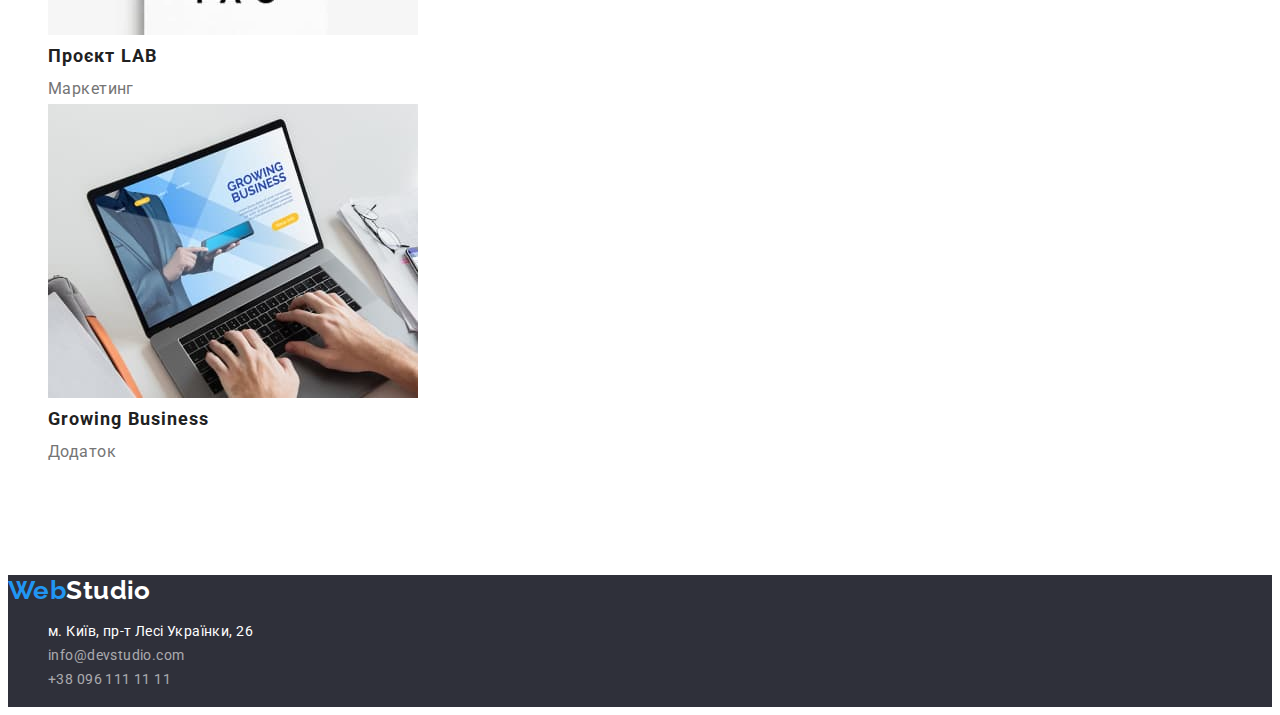
==== commit 9dec4903: "виправляє помилки коду та додає флекс в хедер" ====
--- a/portfolio.html
+++ b/portfolio.html
@@ -24,34 +24,32 @@
     <!-- HEADER -->
     <header class="headline">
       <div class="conteiner">
-        <div class="nav">
-            <nav class="nav-logo">
-              <a class="logo" href="./index.html"
-                ><span class="logo-web">Web</span>Studio</a
-              >
-              <ul class="nav-head">
-                <li>
-                  <a class="nav-stud current" href="./index.html">Студія</a>
-                </li>
-                <li>
-                  <a class="nav-portf" href="./portfolio.html">Портфоліо</a>
-                </li>
-                <li><a class="nav-cont" href="">Контакти</a></li>
-              </ul>
-            </nav>
-            <ul class="contacts-head">
-              <li>
-                <a class="contacts-mailto" href="mailto:info@devstudio.com"
-                  >info@devstudio.com</a
-                >
-              </li>
-              <li>
-                <a class="contacts-tel" href="tel:+380961111111"
-                  >+38 096 111 11 11</a
-                >
-              </li>
-            </ul>
-          </div>
+        <nav class="nav-logo">
+          <a class="logo" href="./index.html"
+            ><span class="logo-web">Web</span>Studio</a
+          >
+          <ul class="nav-head">
+            <li>
+              <a class="nav-stud" href="./index.html">Студія</a>
+            </li>
+            <li>
+              <a class="nav-portf current" href="./portfolio.html">Портфоліо</a>
+            </li>
+            <li><a class="nav-cont" href="">Контакти</a></li>
+          </ul>
+        </nav>
+        <ul class="contacts-head">
+          <li>
+            <a class="contacts-mailto" href="mailto:info@devstudio.com"
+              >info@devstudio.com</a
+            >
+          </li>
+          <li>
+            <a class="contacts-tel" href="tel:+380961111111"
+              >+38 096 111 11 11</a
+            >
+          </li>
+        </ul>
       </div>
     </header>
     <!-- MAIN -->
--- a/css/styles.css
+++ b/css/styles.css
@@ -51,7 +51,7 @@
   font-size: 14px;
   letter-spacing: 0.03em;
 }
-.container {
+.conteiner {
   width: 1200px;
   padding: 0 15px;
 }
@@ -80,6 +80,7 @@
   font-size: 26px;
   line-height: 1.19;
   color: var(--color-logo-hed);
+  margin-right: 93px;
 }
 .logo-web {
   font-family: "Raleway";
@@ -88,23 +89,34 @@
   line-height: 1.19px;
   color: var(--web-hover-fokus);
 }
-.nav {
+.headline .conteiner {
   display: flex;
+  align-content: center;
+  justify-content: space-around;
+  align-items: center;
 }
 .nav-logo {
   display: flex;
   justify-content: flex-start;
   align-items: center;
-  margin-right: 93px;
 }
 .nav-head {
   display: flex;
-  justify-content: center;
-  align-items: center;
+}
+.nav-head li:not(:first-child) {
+  margin-left: 50px;
+}
+.contacts-head {
+  display: flex;
+  margin-left: auto;
+}
+.contacts-head li:not(:first-child) {
+  margin-left: 50px;
 }
 .nav-stud,
 .nav-portf,
 .nav-cont {
+  display: block;
   font-weight: 500;
   line-height: 1.14;
   letter-spacing: 0.02em;
@@ -126,27 +138,26 @@
 .nav-head .current {
   color: var(--web-hover-fokus);
 }
-.contacts-head {
-  display: flex;
-  justify-content: flex-end;
-  align-items: center;
-  margin-left: auto;
-}
+
 .contacts-mailto {
+  display: block;
   font-weight: 500;
   line-height: 1.14;
   letter-spacing: 0.02em;
   color: var(--additional-text);
+  padding: 32px 0;
 }
 .contacts-mailto:hover,
 .contacts-mailto:focus {
   color: var(--web-hover-fokus);
 }
 .contacts-tel {
+  display: block;
   font-weight: 500;
   line-height: 1.14;
   letter-spacing: 0.02em;
   color: var(--additional-text);
+  padding: 32px 0;
 }
 .contacts-tel:hover,
 .contacts-tel:focus {
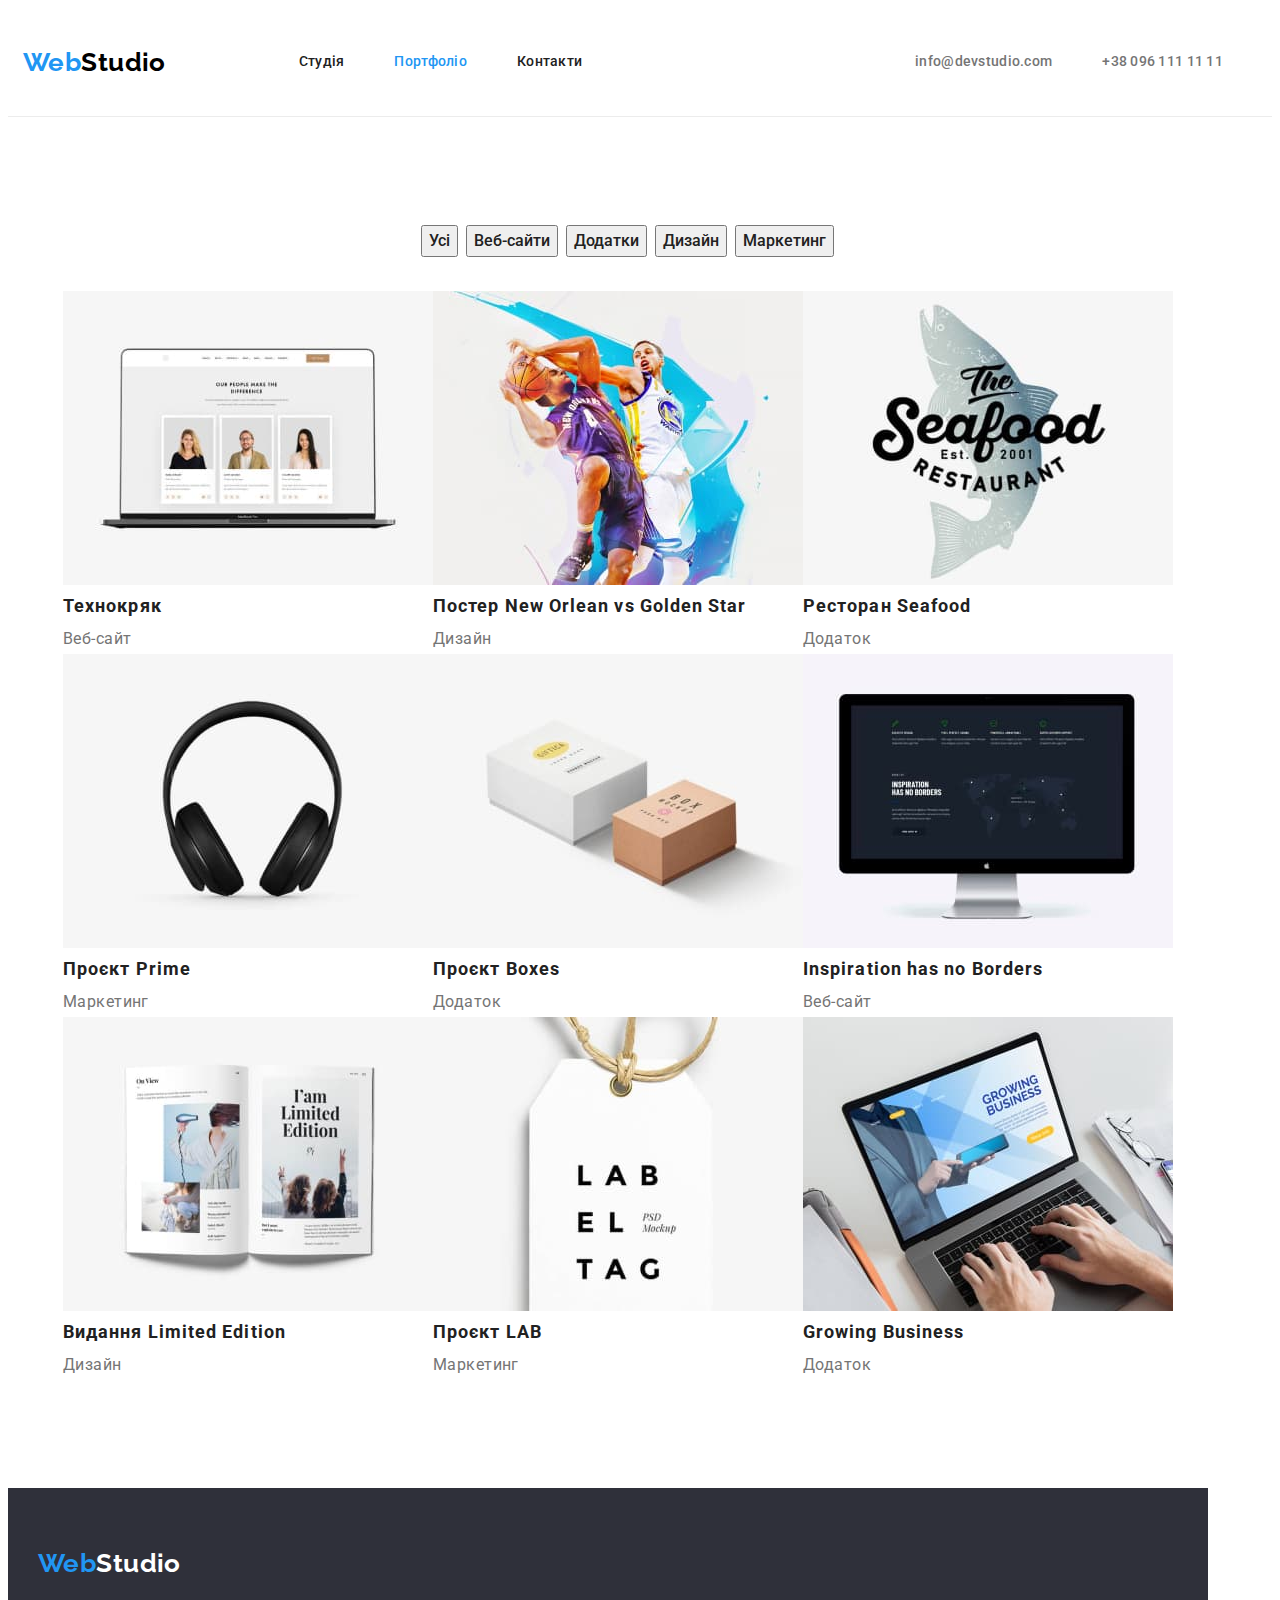
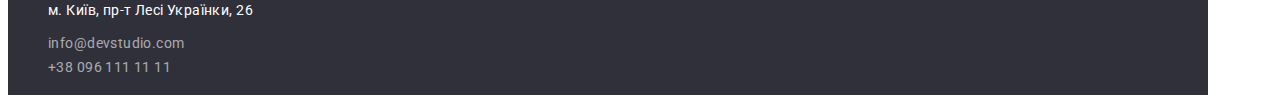
==== commit 6814a9fd: "оновлює стилі футера та фільтру портфоліо" ====
--- a/portfolio.html
+++ b/portfolio.html
@@ -55,83 +55,83 @@
     <!-- MAIN -->
     <main>
       <section class="section">
-        <div class="container">
+        <div class="conteiner">
           <h1 class="visually-hidden">Наші проекти</h1>
-          <ul class="">
-            <li>
+          <ul class="filter">
+            <li class="filter-item">
               <button class="btn-projects" type="button">Усі</button>
             </li>
-            <li>
+            <li class="filter-item">
               <button class="btn-projects" type="button">Веб-сайти</button>
             </li>
-            <li>
+            <li class="filter-item">
               <button class="btn-projects" type="button">Додатки</button>
             </li>
-            <li>
+            <li class="filter-item">
               <button class="btn-projects" type="button">Дизайн</button>
             </li>
-            <li>
+            <li class="filter-item">
               <button class="btn-projects" type="button">Маркетинг</button>
             </li>
           </ul>
-          <ul>
-            <li>
+          <ul class="portfolio">
+            <li class="portfolio-item">
               <img src="./images/tehno.jpg" alt="" width="370" height="294" />
               <div>
                 <h2 class="projects-head">Технокряк</h2>
                 <p class="projects-text">Веб-сайт</p>
               </div>
             </li>
-            <li>
+            <li class="portfolio-item">
               <img src="./images/orlean.jpg" alt="" width="370" height="294" />
               <div>
                 <h2 class="projects-head">Постер New Orlean vs Golden Star</h2>
                 <p class="projects-text">Дизайн</p>
               </div>
             </li>
-            <li>
+            <li class="portfolio-item">
               <img src="./images/seafood.jpg" alt="" width="370" height="294" />
               <div>
                 <h2 class="projects-head">Ресторан Seafood</h2>
                 <p class="projects-text">Додаток</p>
               </div>
             </li>
-            <li>
+            <li class="portfolio-item">
               <img src="./images/prime.jpg" alt="" width="370" height="294" />
               <div>
                 <h2 class="projects-head">Проєкт Prime</h2>
                 <p class="projects-text">Маркетинг</p>
               </div>
             </li>
-            <li>
+            <li class="portfolio-item">
               <img src="./images/boxes.jpg" alt="" width="370" height="294" />
               <div>
                 <h2 class="projects-head">Проєкт Boxes</h2>
                 <p class="projects-text">Додаток</p>
               </div>
             </li>
-            <li>
+            <li class="portfolio-item">
               <img src="./images/borders.jpg" alt="" width="370" height="294" />
               <div>
                 <h2 class="projects-head">Inspiration has no Borders</h2>
                 <p class="projects-text">Веб-сайт</p>
               </div>
             </li>
-            <li>
+            <li class="portfolio-item">
               <img src="./images/limited.jpg" alt="" width="370" height="294" />
               <div>
                 <h2 class="projects-head">Видання Limited Edition</h2>
                 <p class="projects-text">Дизайн</p>
               </div>
             </li>
-            <li>
+            <li class="portfolio-item">
               <img src="./images/lab.jpg" alt="" width="370" height="294" />
               <div>
                 <h2 class="projects-head">Проєкт LAB</h2>
                 <p class="projects-text">Маркетинг</p>
               </div>
             </li>
-            <li>
+            <li class="portfolio-item">
               <img src="./images/growing.jpg" alt="" width="370" height="294" />
               <div>
                 <h2 class="projects-head">Growing Business</h2>
--- a/css/styles.css
+++ b/css/styles.css
@@ -171,6 +171,8 @@
 .hero {
   background: var(--hero-footer-background);
   text-align: center;
+  padding: 200px 0;
+  width: 1200px;
 }
 .title-hero {
   font-weight: 900;
@@ -179,6 +181,7 @@
   letter-spacing: 0.06em;
   text-transform: uppercase;
   color: var(--hero-footer);
+  margin-bottom: 30px;
 }
 .caption-btn {
   font-family: "Roboto";
@@ -191,18 +194,31 @@
   box-shadow: 0px 4px 4px var(--caption-btn-box-sadow);
   border-radius: 4px;
   cursor: pointer;
+  /* padding-bottom: 200px; */
 }
 .caption-btn:hover,
 .caption-btn:focus {
   background: var(--caption-btn-h-f);
 }
 /* OFFER */
+.conteiner .offer {
+  display: flex;
+  margin-left: -60px;
+}
+.offer li {
+  margin-left: 30px;
+  width: calc((100%-90px) / 4);
+}
+.offer li li:nth-child(4n) {
+  margin-right: 0;
+}
 .offer-title {
   font-weight: 700;
   font-size: 16px;
   line-height: 1.14;
   text-transform: uppercase;
   color: var(--text-color);
+  margin-bottom: 10px;
 }
 .offer-p {
   line-height: 1.71;
@@ -215,10 +231,31 @@
   line-height: 1.17;
   text-align: center;
   color: var(--text-color);
+  margin-bottom: 50px;
+}
+.job-box {
+  display: flex;
+  justify-content: space-around;
+  margin-left: -14px;
+}
+.job-box li {
+  margin-right: 30px;
+  width: calc((100%-60px) / 3);
 }
 /* TEAM */
 .team {
   background: var(--team-background);
+}
+.team-conteiner {
+  display: flex;
+  margin-left: -40px;
+}
+.team-conteiner li {
+  margin-right: 30px;
+  width: calc((100%-90px) / 4);
+}
+.team-conteiner li:nth-child(4n) {
+  margin-right: 0;
 }
 .team-box {
   background: var(--hero-footer);
@@ -227,12 +264,16 @@
     0px 2px 1px var(--team-box-shadow-three);
   border-radius: 0px 0px 4px 4px;
 }
+.team-box img {
+  margin-bottom: 30px;
+}
 .team-title {
   font-weight: 700;
   font-size: 36px;
   line-height: 1.17;
   text-align: center;
   color: var(--text-color);
+  margin-bottom: 50px;
 }
 .team-cap {
   font-weight: 500;
@@ -240,28 +281,40 @@
   line-height: 1.36;
   text-align: center;
   color: var(--text-color);
+  margin-bottom: 10px;
 }
 .team-text {
   font-size: 16px;
   line-height: 1.36;
   text-align: center;
   color: var(--additional-text);
+  padding-bottom: 30px;
 }
 /* FOOTER */
 footer {
   background: var(--hero-footer-background);
+  width: 1200px;
 }
 .logo-footer {
+  display: block;
   font-family: "Raleway";
   font-weight: 700;
   font-size: 26px;
   line-height: 1.19;
   color: var(--hero-footer);
+  padding-top: 60px;
+  padding-left: 30px;
+  margin-bottom: 20px;
 }
 .adres-geo {
   line-height: 1.71;
   color: var(--hero-footer);
-}
+  margin-bottom: 9px;
+}
+/* .adres {
+  display: flex;
+  flex-direction: column;
+  } */
 .adres-geo:hover,
 .adres-geo:focus {
   color: var(--web-hover-fokus);
@@ -270,6 +323,9 @@
   line-height: 1.71;
   color: var(--adres-m-t-color);
 }
+.adres-mail {
+  margin-bottom: 9px;
+}
 .adres-mailto:hover,
 .adres-mailto:focus {
   color: var(--web-hover-fokus);
@@ -281,6 +337,9 @@
 .adres-tel:hover,
 .adres-tel:focus {
   color: var(--web-hover-fokus);
+}
+.adres-mytel {
+  padding-bottom: 60px;
 }
 .footer-line {
   border-bottom: 1px solid var(--hero-footer-background);
@@ -305,6 +364,26 @@
   border-radius: 4px;
   color: var(--hero-footer);
 }
+.filter {
+  display: flex;
+  justify-content: center;
+  margin-bottom: 34px;
+  margin-left: -32px;
+}
+.filter-item {
+  margin-right: 8px;
+ 
+}
+.filter-item:nth-child(5n) {
+  margin-right: 0;
+}
+.portfolio {
+  display: flex;
+  flex-wrap: wrap;
+}
+.portfolio-item {
+  
+}
 .projects-head {
   font-weight: 700;
   font-size: 18px;
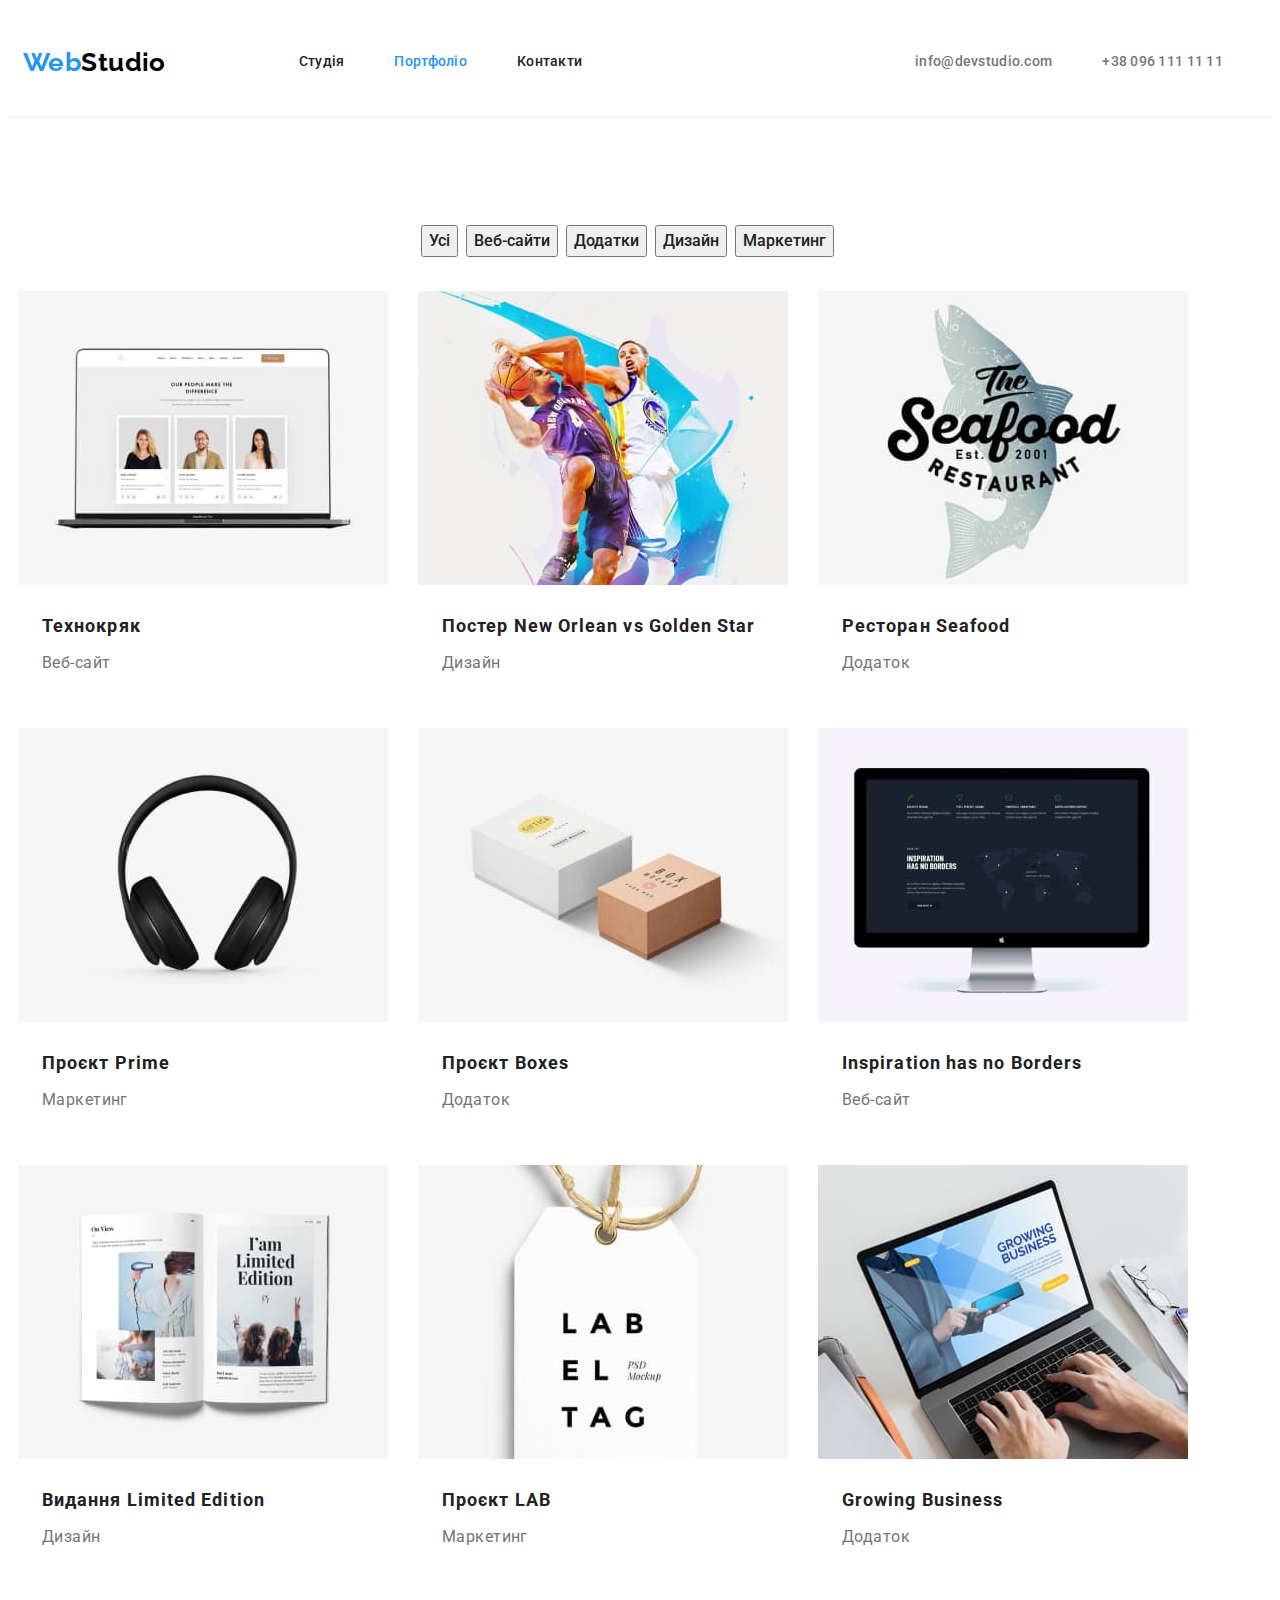
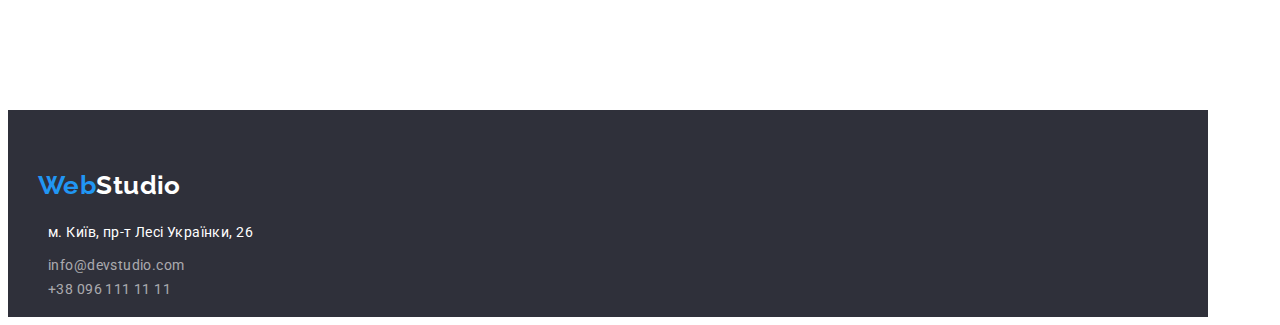
==== commit 2531d952: "додає стилі портфоліо" ====
--- a/portfolio.html
+++ b/portfolio.html
@@ -76,64 +76,64 @@
           </ul>
           <ul class="portfolio">
             <li class="portfolio-item">
-              <img src="./images/tehno.jpg" alt="" width="370" height="294" />
-              <div>
+              <img  class="portfolio-img" src="./images/tehno.jpg" alt="" width="370" height="294" />
+              <div class="portfolio-card">
                 <h2 class="projects-head">Технокряк</h2>
                 <p class="projects-text">Веб-сайт</p>
               </div>
             </li>
             <li class="portfolio-item">
-              <img src="./images/orlean.jpg" alt="" width="370" height="294" />
-              <div>
+              <img class="portfolio-img" src="./images/orlean.jpg" alt="" width="370" height="294" />
+              <div class="portfolio-card">
                 <h2 class="projects-head">Постер New Orlean vs Golden Star</h2>
                 <p class="projects-text">Дизайн</p>
               </div>
             </li>
             <li class="portfolio-item">
-              <img src="./images/seafood.jpg" alt="" width="370" height="294" />
-              <div>
+              <img class="portfolio-img" src="./images/seafood.jpg" alt="" width="370" height="294" />
+              <div class="portfolio-card">
                 <h2 class="projects-head">Ресторан Seafood</h2>
                 <p class="projects-text">Додаток</p>
               </div>
             </li>
             <li class="portfolio-item">
-              <img src="./images/prime.jpg" alt="" width="370" height="294" />
-              <div>
+              <img class="portfolio-img" src="./images/prime.jpg" alt="" width="370" height="294" />
+              <div class="portfolio-card">
                 <h2 class="projects-head">Проєкт Prime</h2>
                 <p class="projects-text">Маркетинг</p>
               </div>
             </li>
             <li class="portfolio-item">
-              <img src="./images/boxes.jpg" alt="" width="370" height="294" />
-              <div>
+              <img class="portfolio-img" src="./images/boxes.jpg" alt="" width="370" height="294" />
+              <div class="portfolio-card">
                 <h2 class="projects-head">Проєкт Boxes</h2>
                 <p class="projects-text">Додаток</p>
               </div>
             </li>
             <li class="portfolio-item">
-              <img src="./images/borders.jpg" alt="" width="370" height="294" />
-              <div>
+              <img class="portfolio-img" src="./images/borders.jpg" alt="" width="370" height="294" />
+              <div class="portfolio-card">
                 <h2 class="projects-head">Inspiration has no Borders</h2>
                 <p class="projects-text">Веб-сайт</p>
               </div>
             </li>
             <li class="portfolio-item">
-              <img src="./images/limited.jpg" alt="" width="370" height="294" />
-              <div>
+              <img class="portfolio-img" src="./images/limited.jpg" alt="" width="370" height="294" />
+              <div class="portfolio-card">
                 <h2 class="projects-head">Видання Limited Edition</h2>
                 <p class="projects-text">Дизайн</p>
               </div>
             </li>
             <li class="portfolio-item">
-              <img src="./images/lab.jpg" alt="" width="370" height="294" />
-              <div>
+              <img class="portfolio-img" src="./images/lab.jpg" alt="" width="370" height="294" />
+              <div class="portfolio-card">
                 <h2 class="projects-head">Проєкт LAB</h2>
                 <p class="projects-text">Маркетинг</p>
               </div>
             </li>
             <li class="portfolio-item">
-              <img src="./images/growing.jpg" alt="" width="370" height="294" />
-              <div>
+              <img class="portfolio-img" src="./images/growing.jpg" alt="" width="370" height="294" />
+              <div class="portfolio-card">
                 <h2 class="projects-head">Growing Business</h2>
                 <p class="projects-text">Додаток</p>
               </div>
--- a/css/styles.css
+++ b/css/styles.css
@@ -380,9 +380,22 @@
 .portfolio {
   display: flex;
   flex-wrap: wrap;
+  margin-left: -45px;
 }
 .portfolio-item {
-  
+  width: 370px;
+  margin-right: 30px;
+  margin-bottom: 30px;
+  align-content: center;
+  }
+  .portfolio-item:nth-child(3n) {
+    margin-right: 0;
+  }
+.portfolio-img {
+  margin-bottom: 20px;
+}
+.portfolio-card {
+  padding: 0 24px;
 }
 .projects-head {
   font-weight: 700;
@@ -390,9 +403,11 @@
   line-height: 2;
   letter-spacing: 0.06em;
   color: var(--text-color);
+  margin-bottom: 4px;
 }
 .projects-text {
   font-size: 16px;
   line-height: 1.88;
   color: var(--additional-text);
-}
+  padding-bottom: 20px;
+}
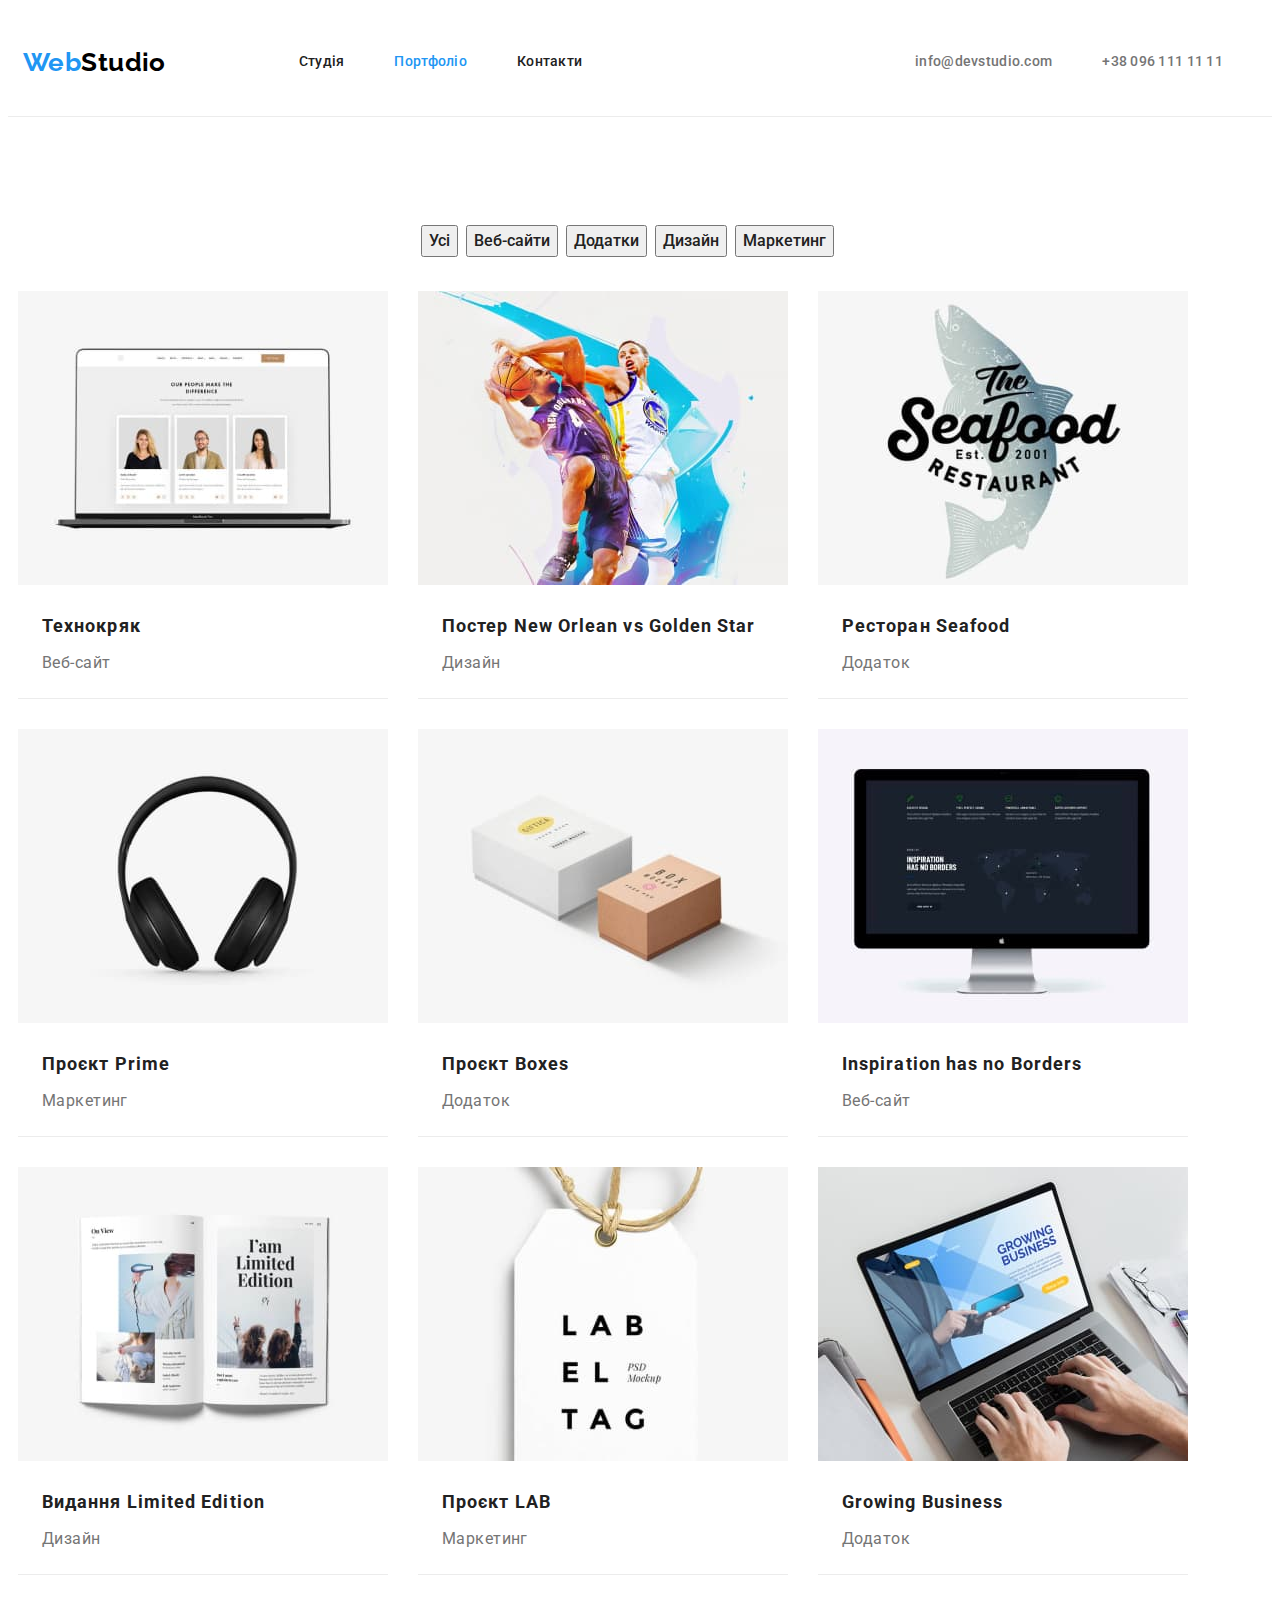
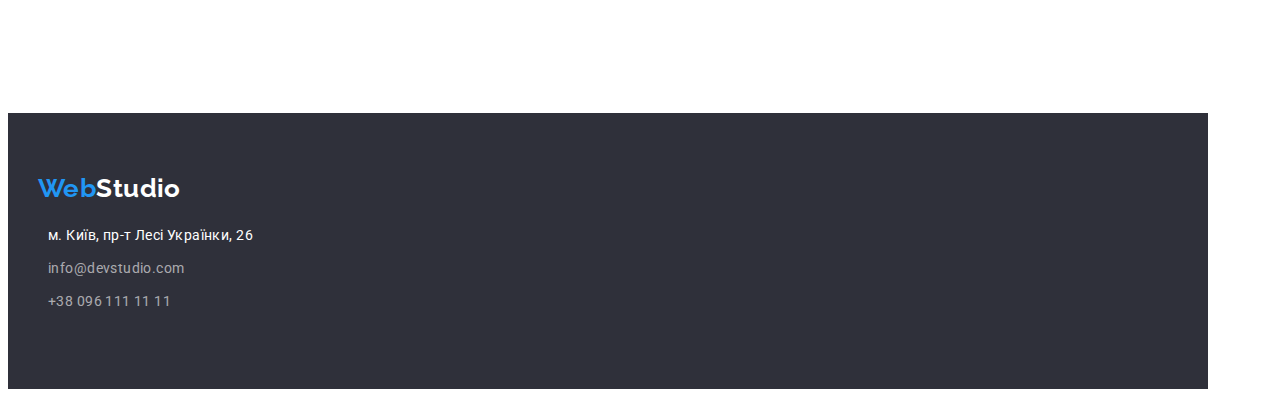
==== commit 5d951c26: "оновлює футер портфоліо" ====
--- a/portfolio.html
+++ b/portfolio.html
@@ -76,63 +76,117 @@
           </ul>
           <ul class="portfolio">
             <li class="portfolio-item">
-              <img  class="portfolio-img" src="./images/tehno.jpg" alt="" width="370" height="294" />
+              <img
+                class="portfolio-img"
+                src="./images/tehno.jpg"
+                alt=""
+                width="370"
+                height="294"
+              />
               <div class="portfolio-card">
                 <h2 class="projects-head">Технокряк</h2>
                 <p class="projects-text">Веб-сайт</p>
               </div>
             </li>
             <li class="portfolio-item">
-              <img class="portfolio-img" src="./images/orlean.jpg" alt="" width="370" height="294" />
+              <img
+                class="portfolio-img"
+                src="./images/orlean.jpg"
+                alt=""
+                width="370"
+                height="294"
+              />
               <div class="portfolio-card">
                 <h2 class="projects-head">Постер New Orlean vs Golden Star</h2>
                 <p class="projects-text">Дизайн</p>
               </div>
             </li>
             <li class="portfolio-item">
-              <img class="portfolio-img" src="./images/seafood.jpg" alt="" width="370" height="294" />
+              <img
+                class="portfolio-img"
+                src="./images/seafood.jpg"
+                alt=""
+                width="370"
+                height="294"
+              />
               <div class="portfolio-card">
                 <h2 class="projects-head">Ресторан Seafood</h2>
                 <p class="projects-text">Додаток</p>
               </div>
             </li>
             <li class="portfolio-item">
-              <img class="portfolio-img" src="./images/prime.jpg" alt="" width="370" height="294" />
+              <img
+                class="portfolio-img"
+                src="./images/prime.jpg"
+                alt=""
+                width="370"
+                height="294"
+              />
               <div class="portfolio-card">
                 <h2 class="projects-head">Проєкт Prime</h2>
                 <p class="projects-text">Маркетинг</p>
               </div>
             </li>
             <li class="portfolio-item">
-              <img class="portfolio-img" src="./images/boxes.jpg" alt="" width="370" height="294" />
+              <img
+                class="portfolio-img"
+                src="./images/boxes.jpg"
+                alt=""
+                width="370"
+                height="294"
+              />
               <div class="portfolio-card">
                 <h2 class="projects-head">Проєкт Boxes</h2>
                 <p class="projects-text">Додаток</p>
               </div>
             </li>
             <li class="portfolio-item">
-              <img class="portfolio-img" src="./images/borders.jpg" alt="" width="370" height="294" />
+              <img
+                class="portfolio-img"
+                src="./images/borders.jpg"
+                alt=""
+                width="370"
+                height="294"
+              />
               <div class="portfolio-card">
                 <h2 class="projects-head">Inspiration has no Borders</h2>
                 <p class="projects-text">Веб-сайт</p>
               </div>
             </li>
             <li class="portfolio-item">
-              <img class="portfolio-img" src="./images/limited.jpg" alt="" width="370" height="294" />
+              <img
+                class="portfolio-img"
+                src="./images/limited.jpg"
+                alt=""
+                width="370"
+                height="294"
+              />
               <div class="portfolio-card">
                 <h2 class="projects-head">Видання Limited Edition</h2>
                 <p class="projects-text">Дизайн</p>
               </div>
             </li>
             <li class="portfolio-item">
-              <img class="portfolio-img" src="./images/lab.jpg" alt="" width="370" height="294" />
+              <img
+                class="portfolio-img"
+                src="./images/lab.jpg"
+                alt=""
+                width="370"
+                height="294"
+              />
               <div class="portfolio-card">
                 <h2 class="projects-head">Проєкт LAB</h2>
                 <p class="projects-text">Маркетинг</p>
               </div>
             </li>
             <li class="portfolio-item">
-              <img class="portfolio-img" src="./images/growing.jpg" alt="" width="370" height="294" />
+              <img
+                class="portfolio-img"
+                src="./images/growing.jpg"
+                alt=""
+                width="370"
+                height="294"
+              />
               <div class="portfolio-card">
                 <h2 class="projects-head">Growing Business</h2>
                 <p class="projects-text">Додаток</p>
@@ -151,12 +205,12 @@
         <address>
           <ul class="adres">
             <li class="adres-geo">м. Київ, пр-т Лесі Українки, 26</li>
-            <li>
+            <li class="adres-mail">
               <a class="adres-mailto" href="mailto:info@devstudio.com"
                 >info@devstudio.com</a
               >
             </li>
-            <li>
+            <li class="adres-mytel">
               <a class="adres-tel" href="tel:+380961111111"
                 >+38 096 111 11 11</a
               >
--- a/css/styles.css
+++ b/css/styles.css
@@ -372,7 +372,6 @@
 }
 .filter-item {
   margin-right: 8px;
- 
 }
 .filter-item:nth-child(5n) {
   margin-right: 0;
@@ -387,15 +386,16 @@
   margin-right: 30px;
   margin-bottom: 30px;
   align-content: center;
-  }
-  .portfolio-item:nth-child(3n) {
-    margin-right: 0;
-  }
+}
+.portfolio-item:nth-child(3n) {
+  margin-right: 0;
+}
 .portfolio-img {
   margin-bottom: 20px;
 }
 .portfolio-card {
   padding: 0 24px;
+  border-bottom: 1px solid var(--headline-border-bottom);
 }
 .projects-head {
   font-weight: 700;
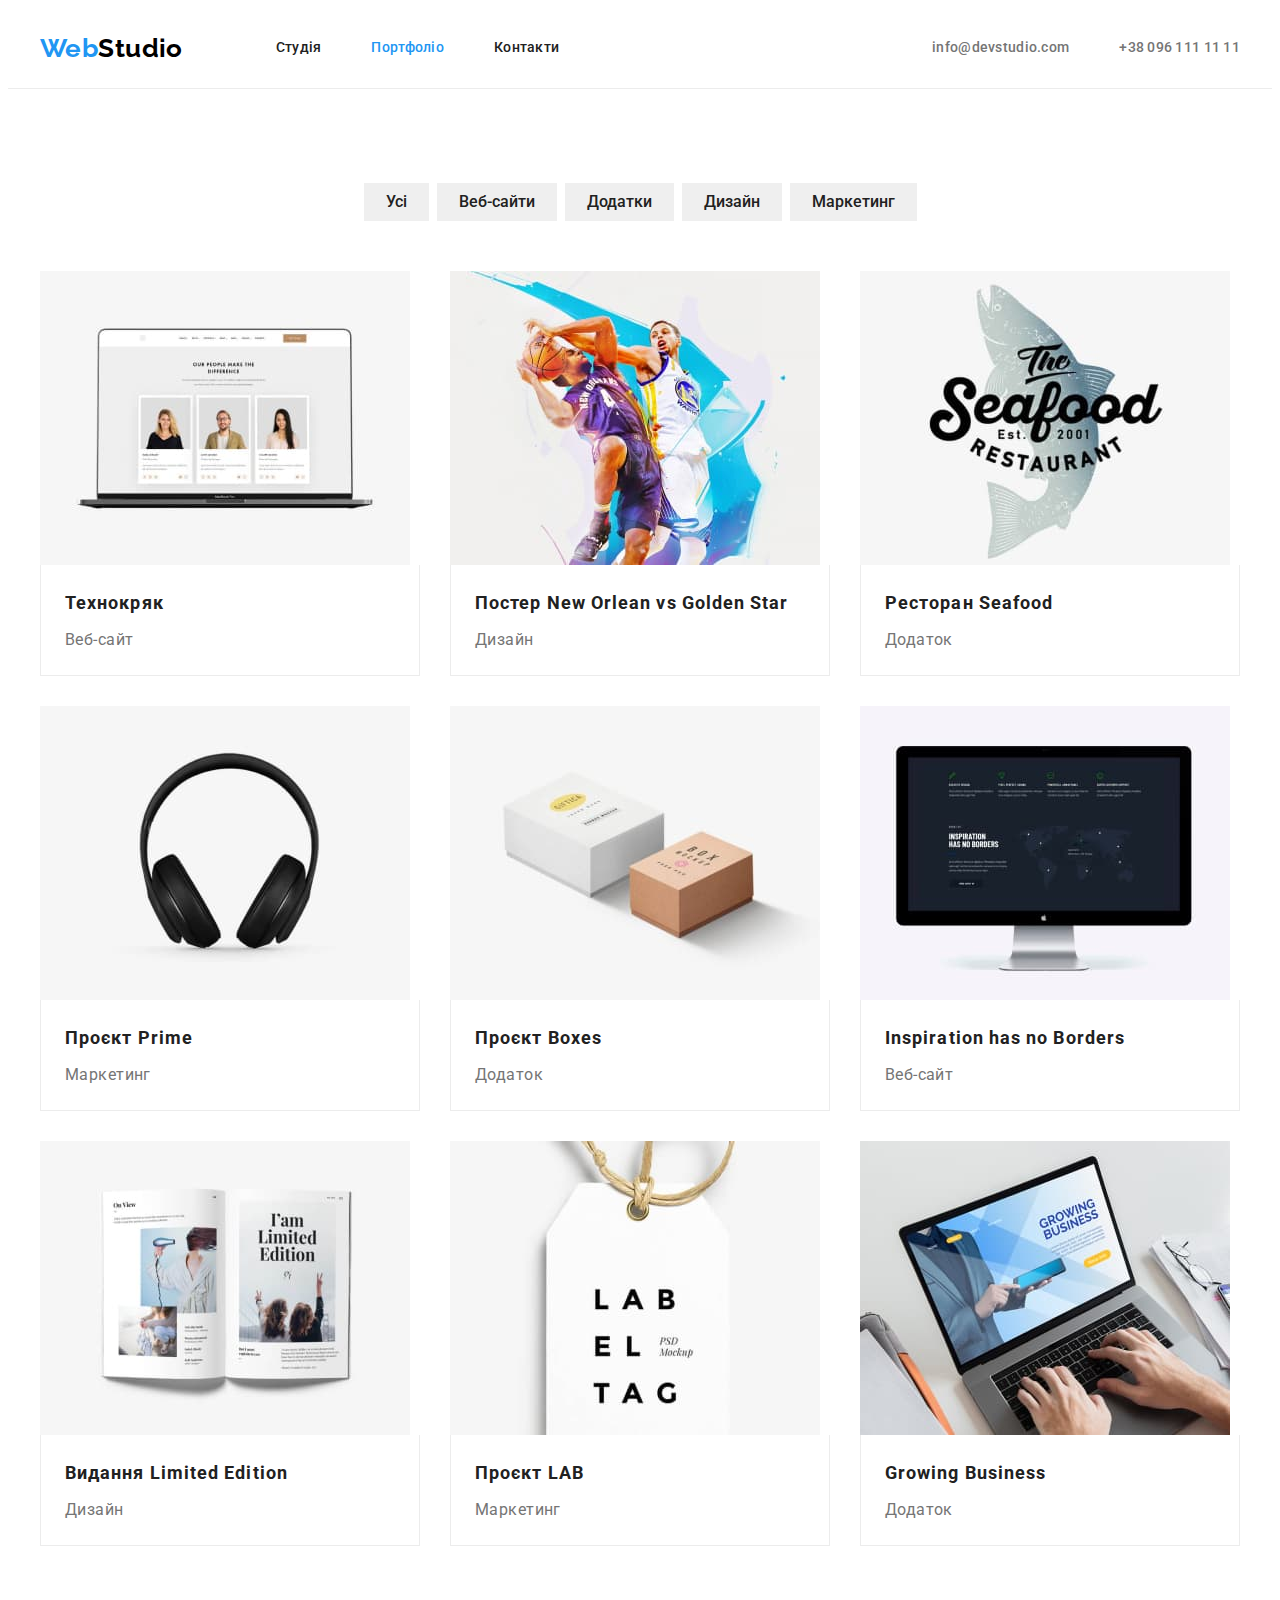
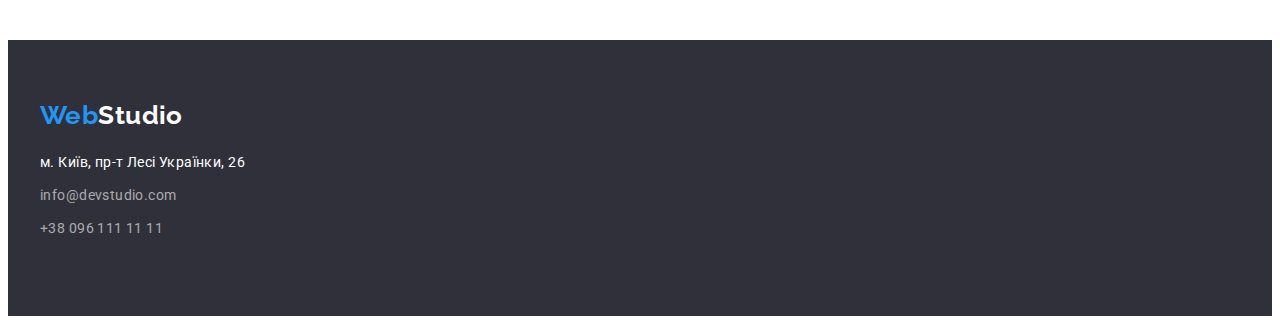
==== commit 62f9a074: "Вносить зміни для виправлення відступів" ====
--- a/portfolio.html
+++ b/portfolio.html
@@ -198,7 +198,7 @@
     </main>
     <!-- FOOTER  -->
     <footer class="footer-line">
-      <div class="container">
+      <div class="conteiner">
         <a class="logo-footer" href="./index.html"
           ><span class="logo-web">Web</span>Studio</a
         >
--- a/css/styles.css
+++ b/css/styles.css
@@ -28,7 +28,8 @@
   --btn-p-box-shadow-one: rgba(0, 0, 0, 0.1);
   --btn-p-box-shadow-two: rgba(0, 0, 0, 0.08);
   --container-project-border: #eeeeee;
-  /* не використано #EEEEEE; */
+  --ul-class-gap: 30px;
+  --filter-gap: 8px;
 }
 /* HIDDEN */
 .visually-hidden {
@@ -53,7 +54,10 @@
 }
 .conteiner {
   width: 1200px;
-  padding: 0 15px;
+  padding-right: 15px;
+  padding-left: 15px;
+  margin-right: auto;
+  margin-left: auto;
 }
 .section {
   padding: 94px 0;
@@ -64,6 +68,11 @@
 p {
   margin: 0;
 }
+img {
+  display: block;
+  max-width: 100%;
+  height: auto;
+}
 a {
   text-decoration: none;
 }
@@ -92,8 +101,6 @@
 .headline .conteiner {
   display: flex;
   align-content: center;
-  justify-content: space-around;
-  align-items: center;
 }
 .nav-logo {
   display: flex;
@@ -102,6 +109,9 @@
 }
 .nav-head {
   display: flex;
+  margin-top: 0;
+  margin-bottom: 0;
+  padding-left: 0;
 }
 .nav-head li:not(:first-child) {
   margin-left: 50px;
@@ -109,6 +119,9 @@
 .contacts-head {
   display: flex;
   margin-left: auto;
+  margin-top: 0;
+  margin-bottom: 0;
+  padding-left: 0;
 }
 .contacts-head li:not(:first-child) {
   margin-left: 50px;
@@ -172,7 +185,6 @@
   background: var(--hero-footer-background);
   text-align: center;
   padding: 200px 0;
-  width: 1200px;
 }
 .title-hero {
   font-weight: 900;
@@ -184,34 +196,36 @@
   margin-bottom: 30px;
 }
 .caption-btn {
+  padding: 10px 32px;
   font-family: "Roboto";
   font-weight: 700;
   font-size: 16px;
   line-height: 1.88;
   letter-spacing: 0.06em;
   color: var(--hero-footer);
-  background: var(--web-hover-fokus);
+  background: var(--caption-btn-h-f);
   box-shadow: 0px 4px 4px var(--caption-btn-box-sadow);
   border-radius: 4px;
   cursor: pointer;
-  /* padding-bottom: 200px; */
+  border: none;
 }
 .caption-btn:hover,
 .caption-btn:focus {
-  background: var(--caption-btn-h-f);
+  background: var(--web-hover-fokus);
 }
 /* OFFER */
 .conteiner .offer {
   display: flex;
-  margin-left: -60px;
-}
-.offer li {
-  margin-left: 30px;
-  width: calc((100%-90px) / 4);
-}
-.offer li li:nth-child(4n) {
-  margin-right: 0;
-}
+  margin: 0;
+  padding: 0;
+  list-style: none;
+  margin-left: calc(-1 * var(--ul-class-gap));
+}
+.offer-item {
+  flex-basis: calc(100% / 4 - var(--ul-class-gap));
+  margin-left: var(--ul-class-gap);
+}
+
 .offer-title {
   font-weight: 700;
   font-size: 16px;
@@ -220,12 +234,15 @@
   color: var(--text-color);
   margin-bottom: 10px;
 }
-.offer-p {
+.offer-text {
   line-height: 1.71;
   color: var(--additional-text);
 }
 /* JOB */
 .job {
+  padding-top: 0;
+}
+.job-title {
   font-weight: 700;
   font-size: 36px;
   line-height: 1.17;
@@ -236,11 +253,14 @@
 .job-box {
   display: flex;
   justify-content: space-around;
-  margin-left: -14px;
+  margin: 0;
+  padding: 0;
+  list-style: none;
+  margin-left: calc(-1 * var(--ul-class-gap));
 }
 .job-box li {
-  margin-right: 30px;
-  width: calc((100%-60px) / 3);
+  flex-basis: calc(100% / 3 - var(--ul-class-gap));
+  margin-left: var(--ul-class-gap);
 }
 /* TEAM */
 .team {
@@ -248,15 +268,16 @@
 }
 .team-conteiner {
   display: flex;
-  margin-left: -40px;
+  margin: 0;
+  padding: 0;
+  list-style: none;
+  margin-left: calc(-1 * var(--ul-class-gap));
 }
 .team-conteiner li {
-  margin-right: 30px;
-  width: calc((100%-90px) / 4);
-}
-.team-conteiner li:nth-child(4n) {
-  margin-right: 0;
-}
+  flex-basis: calc(100% / 4 - var(--ul-class-gap));
+  margin-left: var(--ul-class-gap);
+}
+
 .team-box {
   background: var(--hero-footer);
   box-shadow: 0px 1px 3px var(--team-bth-p-box-shadow),
@@ -293,7 +314,6 @@
 /* FOOTER */
 footer {
   background: var(--hero-footer-background);
-  width: 1200px;
 }
 .logo-footer {
   display: block;
@@ -303,7 +323,6 @@
   line-height: 1.19;
   color: var(--hero-footer);
   padding-top: 60px;
-  padding-left: 30px;
   margin-bottom: 20px;
 }
 .adres-geo {
@@ -311,10 +330,9 @@
   color: var(--hero-footer);
   margin-bottom: 9px;
 }
-/* .adres {
-  display: flex;
-  flex-direction: column;
-  } */
+.adres {
+  padding-left: 0;
+}
 .adres-geo:hover,
 .adres-geo:focus {
   color: var(--web-hover-fokus);
@@ -347,6 +365,7 @@
 /* PORTFOLIO */
 /* PROJECTS */
 .btn-projects {
+  padding: 6px 22px;
   font-family: "Roboto";
   font-weight: 500;
   font-size: 16px;
@@ -354,6 +373,7 @@
   text-align: center;
   color: var(--text-color);
   cursor: pointer;
+  border: transparent;
 }
 .btn-projects:hover,
 .btn-projects:focus {
@@ -367,35 +387,38 @@
 .filter {
   display: flex;
   justify-content: center;
-  margin-bottom: 34px;
-  margin-left: -32px;
+  margin: 0;
+  padding: 0;
+  list-style: none;
+  margin-left: calc(-1 * var(--filter-gap));
 }
 .filter-item {
-  margin-right: 8px;
-}
-.filter-item:nth-child(5n) {
-  margin-right: 0;
-}
+  margin-left: var(--filter-gap);
+  margin-bottom: 50px;
+}
+
 .portfolio {
   display: flex;
   flex-wrap: wrap;
-  margin-left: -45px;
-}
+  margin: 0;
+  padding: 0;
+  list-style: none;
+  margin-left: calc(-1 * var(--ul-class-gap));
+  margin-bottom: calc(-1 * var(--ul-class-gap));
+}
+
 .portfolio-item {
-  width: 370px;
-  margin-right: 30px;
-  margin-bottom: 30px;
+  flex-basis: calc(100% / 3 - var(--ul-class-gap));
+  margin-left: var(--ul-class-gap);
+  margin-bottom: var(--ul-class-gap);
   align-content: center;
 }
-.portfolio-item:nth-child(3n) {
-  margin-right: 0;
-}
-.portfolio-img {
-  margin-bottom: 20px;
-}
+
 .portfolio-card {
-  padding: 0 24px;
+  padding: 20px 24px 0 24px;
+  border-right: 1px solid var(--headline-border-bottom);
   border-bottom: 1px solid var(--headline-border-bottom);
+  border-left: 1px solid var(--headline-border-bottom);
 }
 .projects-head {
   font-weight: 700;
